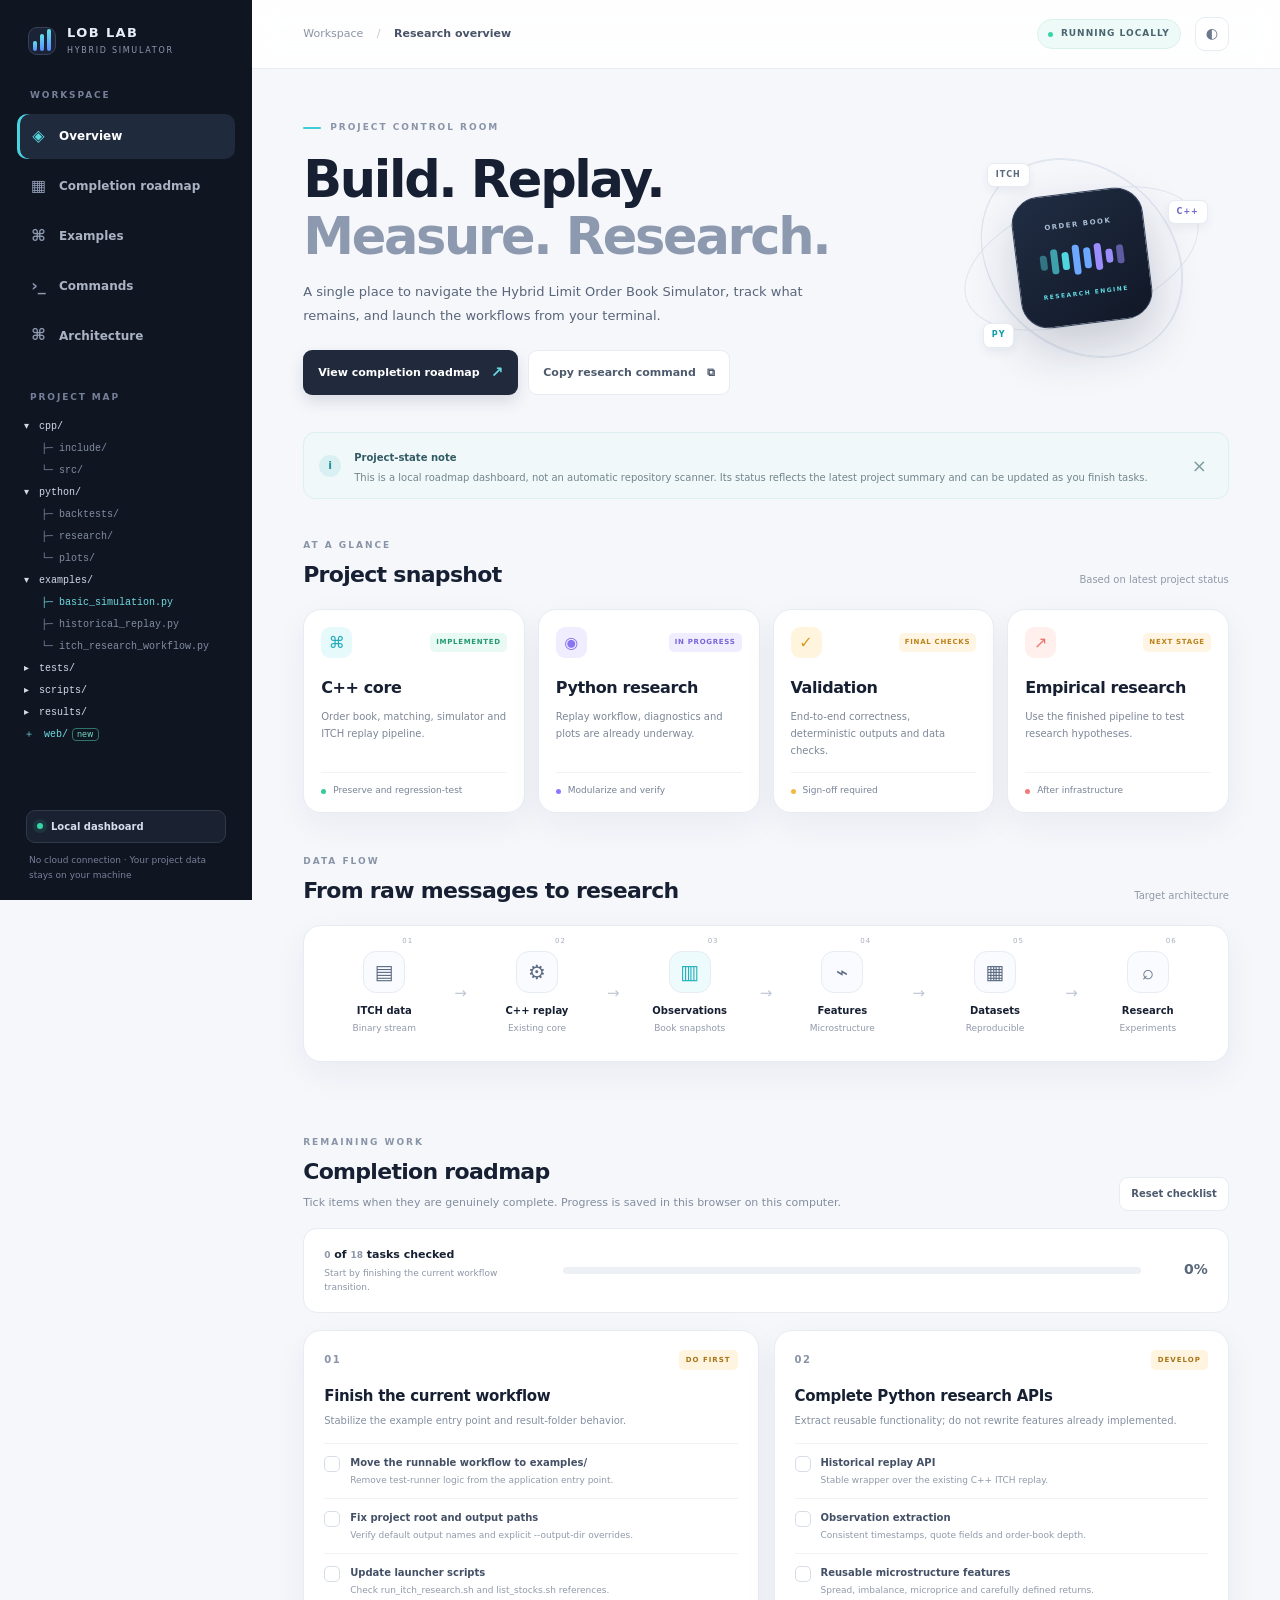
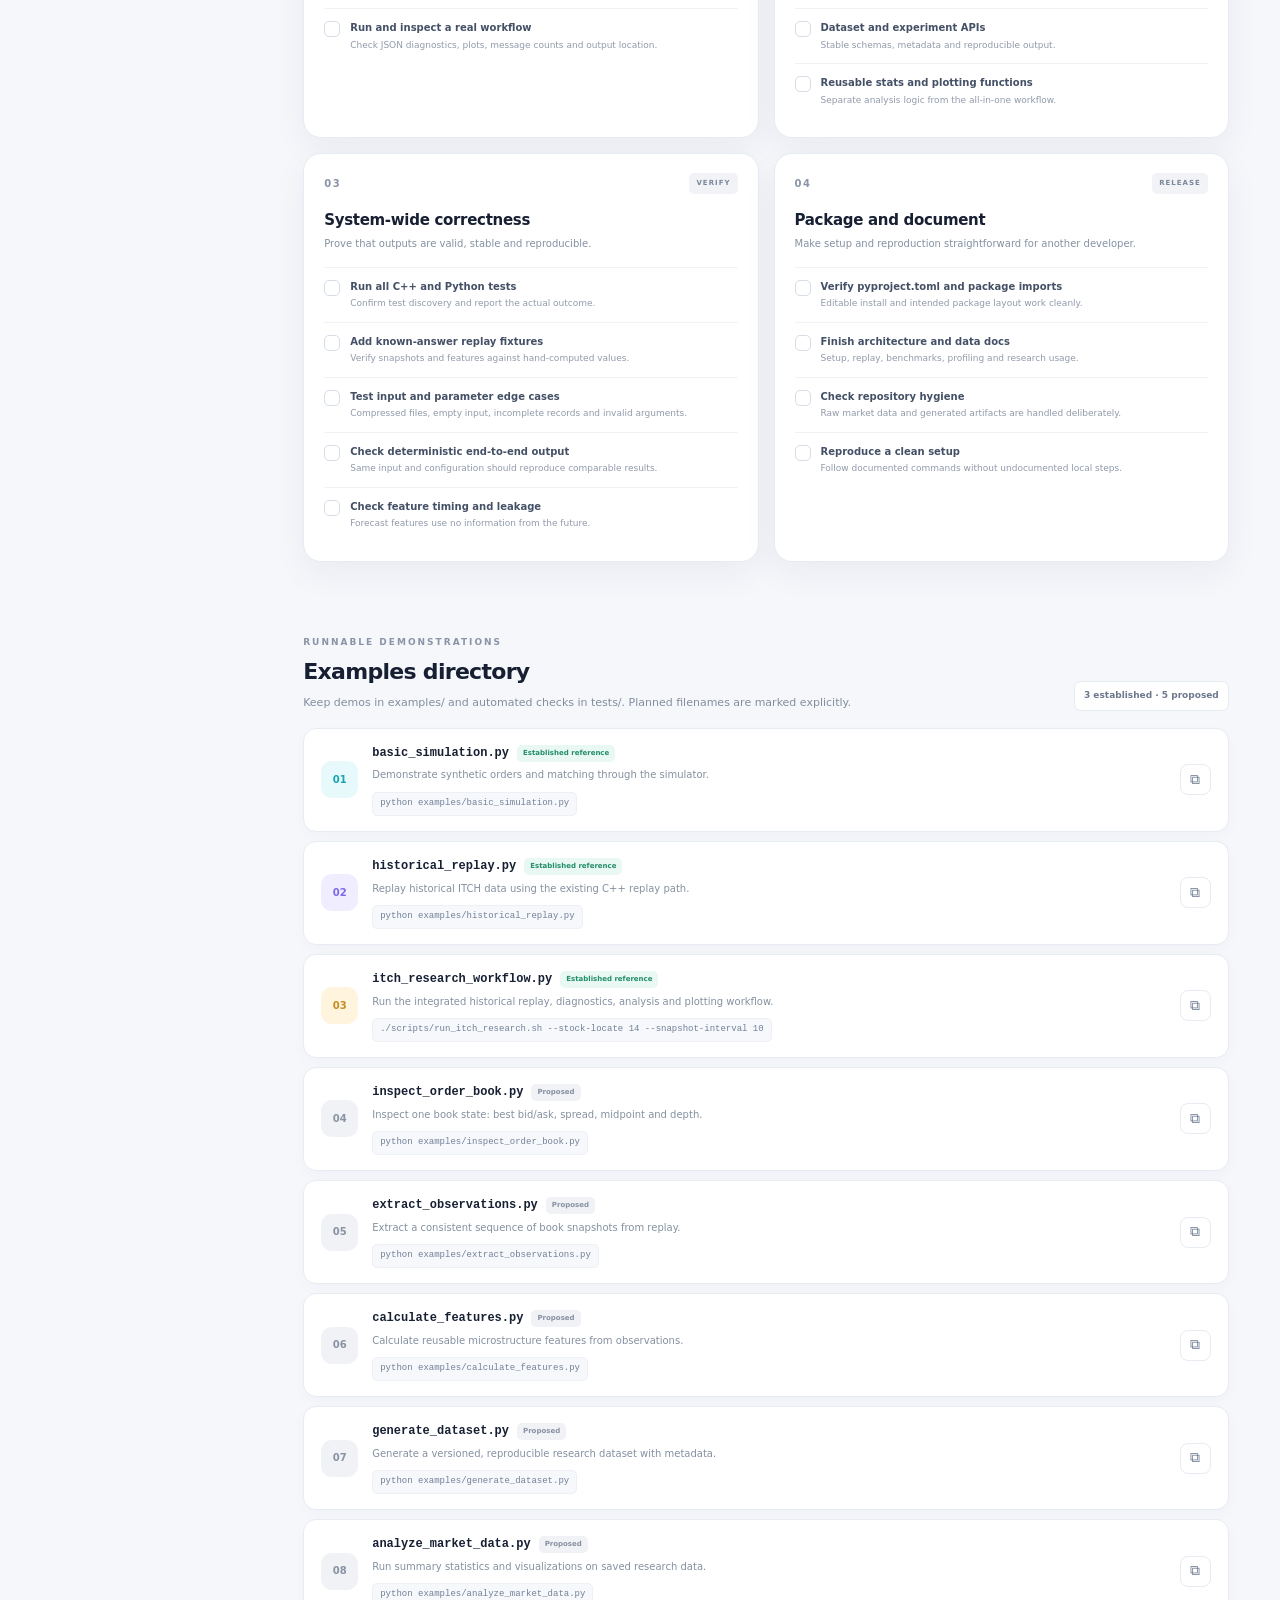
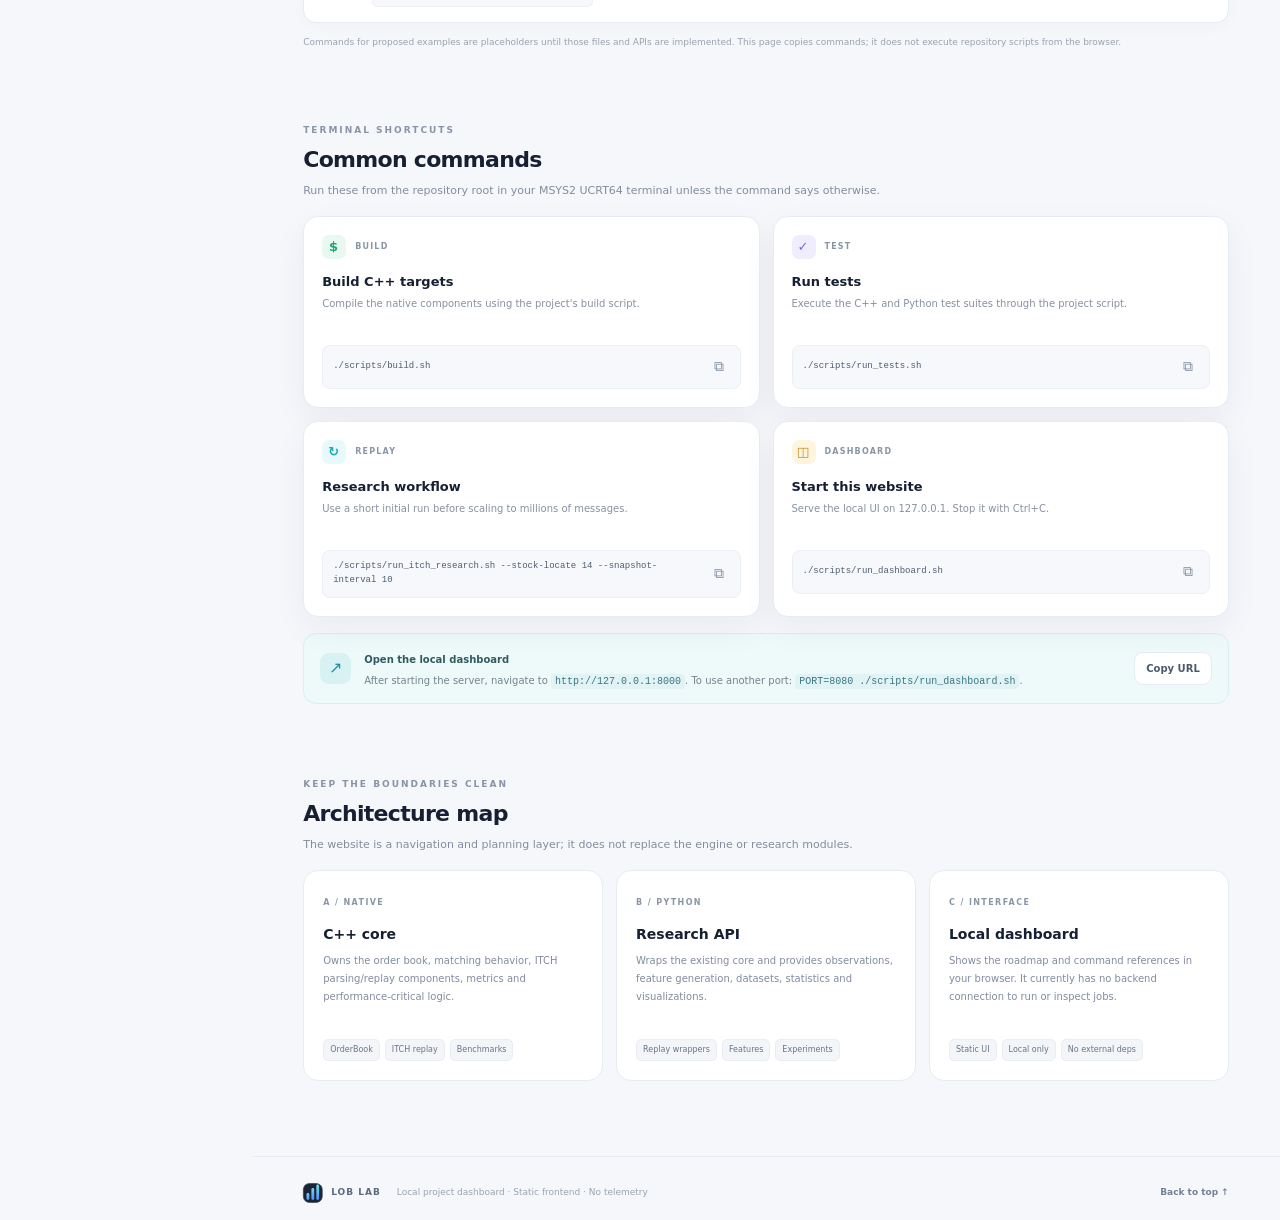
==== web/index.html @ a360b931 "Complete Chapter 12 Python research infrastructure" ====
<!doctype html>
<html lang="en">
<head>
  <meta charset="utf-8" />
  <meta name="viewport" content="width=device-width, initial-scale=1" />
  <meta name="theme-color" content="#101522" />
  <title>Hybrid LOB Simulator · Research Dashboard</title>
  <link rel="stylesheet" href="styles.css" />
</head>
<body>
  <div class="app-shell">
    <aside class="sidebar" id="sidebar">
      <a class="brand" href="#overview" aria-label="Hybrid LOB Simulator overview">
        <span class="brand-mark"><span></span><span></span><span></span></span>
        <span class="brand-copy"><strong>LOB LAB</strong><small>HYBRID SIMULATOR</small></span>
      </a>

      <div class="side-label">WORKSPACE</div>
      <nav class="side-nav" aria-label="Main navigation">
        <a class="nav-link active" href="#overview"><span class="nav-icon">◈</span> Overview</a>
        <a class="nav-link" href="#roadmap"><span class="nav-icon">▦</span> Completion roadmap</a>
        <a class="nav-link" href="#examples"><span class="nav-icon">⌘</span> Examples</a>
        <a class="nav-link" href="#commands"><span class="nav-icon">›_</span> Commands</a>
        <a class="nav-link" href="#architecture"><span class="nav-icon">⌘</span> Architecture</a>
      </nav>

      <div class="side-label repo-label">PROJECT MAP</div>
      <div class="file-tree" aria-label="Suggested project structure">
        <div class="tree-row folder">▾ <span>cpp/</span></div>
        <div class="tree-row child">├─ include/</div>
        <div class="tree-row child">└─ src/</div>
        <div class="tree-row folder">▾ <span>python/</span></div>
        <div class="tree-row child">├─ backtests/</div>
        <div class="tree-row child">├─ research/</div>
        <div class="tree-row child">└─ plots/</div>
        <div class="tree-row folder">▾ <span>examples/</span></div>
        <div class="tree-row child selected">├─ basic_simulation.py</div>
        <div class="tree-row child">├─ historical_replay.py</div>
        <div class="tree-row child">└─ itch_research_workflow.py</div>
        <div class="tree-row folder">▸ <span>tests/</span></div>
        <div class="tree-row folder">▸ <span>scripts/</span></div>
        <div class="tree-row folder">▸ <span>results/</span></div>
        <div class="tree-row folder new-folder">＋ <span>web/</span><em>new</em></div>
      </div>

      <div class="sidebar-bottom">
        <div class="local-pill"><span class="pulse-dot"></span> Local dashboard</div>
        <small>No cloud connection · Your project data stays on your machine</small>
      </div>
    </aside>

    <main class="main-content">
      <header class="topbar">
        <button class="mobile-menu" id="mobileMenu" aria-label="Toggle menu">☰</button>
        <div class="breadcrumbs">Workspace <span>/</span> <strong>Research overview</strong></div>
        <div class="topbar-right"><span class="local-chip"><span></span> RUNNING LOCALLY</span><button class="icon-button" id="themeToggle" title="Toggle theme" aria-label="Toggle theme">◐</button></div>
      </header>

      <section class="page-section" id="overview">
        <div class="hero-row">
          <div>
            <div class="eyebrow"><span class="eyebrow-line"></span> PROJECT CONTROL ROOM</div>
            <h1>Build. Replay.<br /><span>Measure. Research.</span></h1>
            <p class="hero-copy">A single place to navigate the Hybrid Limit Order Book Simulator, track what remains, and launch the workflows from your terminal.</p>
            <div class="hero-actions">
              <a class="button button-primary" href="#roadmap">View completion roadmap <span>↗</span></a>
              <button class="button button-secondary" data-copy="./scripts/run_itch_research.sh --stock-locate 14 --snapshot-interval 10">Copy research command <span>⧉</span></button>
            </div>
          </div>
          <div class="hero-visual" aria-hidden="true">
            <div class="visual-ring ring-one"></div><div class="visual-ring ring-two"></div><div class="visual-ring ring-three"></div>
            <div class="visual-core"><span class="core-top">ORDER BOOK</span><div class="book-bars"><i></i><i></i><i></i><i></i><i></i><i></i><i></i><i></i></div><span class="core-bottom">RESEARCH ENGINE</span></div>
            <span class="visual-node node-a">ITCH</span><span class="visual-node node-b">C++</span><span class="visual-node node-c">PY</span>
          </div>
        </div>

        <div class="notice-strip"><span class="notice-icon">i</span><div><strong>Project-state note</strong><p>This is a local roadmap dashboard, not an automatic repository scanner. Its status reflects the latest project summary and can be updated as you finish tasks.</p></div><button class="text-button" id="dismissNotice" aria-label="Dismiss note">×</button></div>

        <div class="section-heading"><div><div class="eyebrow">AT A GLANCE</div><h2>Project snapshot</h2></div><span class="section-meta">Based on latest project status</span></div>
        <div class="stats-grid">
          <article class="stat-card"><div class="stat-top"><span class="stat-icon cyan">⌘</span><span class="mini-status done">IMPLEMENTED</span></div><strong class="stat-number">C++ core</strong><p>Order book, matching, simulator and ITCH replay pipeline.</p><div class="stat-foot"><span class="foot-dot green"></span> Preserve and regression-test</div></article>
          <article class="stat-card"><div class="stat-top"><span class="stat-icon purple">◉</span><span class="mini-status active">IN PROGRESS</span></div><strong class="stat-number">Python research</strong><p>Replay workflow, diagnostics and plots are already underway.</p><div class="stat-foot"><span class="foot-dot purple-dot"></span> Modularize and verify</div></article>
          <article class="stat-card"><div class="stat-top"><span class="stat-icon amber">✓</span><span class="mini-status todo">FINAL CHECKS</span></div><strong class="stat-number">Validation</strong><p>End-to-end correctness, deterministic outputs and data checks.</p><div class="stat-foot"><span class="foot-dot amber-dot"></span> Sign-off required</div></article>
          <article class="stat-card"><div class="stat-top"><span class="stat-icon coral">↗</span><span class="mini-status todo">NEXT STAGE</span></div><strong class="stat-number">Empirical research</strong><p>Use the finished pipeline to test research hypotheses.</p><div class="stat-foot"><span class="foot-dot coral-dot"></span> After infrastructure</div></article>
        </div>

        <div class="section-heading pipeline-heading"><div><div class="eyebrow">DATA FLOW</div><h2>From raw messages to research</h2></div><span class="section-meta">Target architecture</span></div>
        <div class="pipeline-card">
          <div class="pipeline-step"><span class="step-index">01</span><div class="step-icon">▤</div><strong>ITCH data</strong><small>Binary stream</small></div><span class="pipeline-arrow">→</span>
          <div class="pipeline-step"><span class="step-index">02</span><div class="step-icon">⚙</div><strong>C++ replay</strong><small>Existing core</small></div><span class="pipeline-arrow">→</span>
          <div class="pipeline-step"><span class="step-index">03</span><div class="step-icon">▥</div><strong>Observations</strong><small>Book snapshots</small></div><span class="pipeline-arrow">→</span>
          <div class="pipeline-step"><span class="step-index">04</span><div class="step-icon">⌁</div><strong>Features</strong><small>Microstructure</small></div><span class="pipeline-arrow">→</span>
          <div class="pipeline-step"><span class="step-index">05</span><div class="step-icon">▦</div><strong>Datasets</strong><small>Reproducible</small></div><span class="pipeline-arrow">→</span>
          <div class="pipeline-step"><span class="step-index">06</span><div class="step-icon">⌕</div><strong>Research</strong><small>Experiments</small></div>
        </div>
      </section>

      <section class="page-section" id="roadmap">
        <div class="section-heading"><div><div class="eyebrow">REMAINING WORK</div><h2>Completion roadmap</h2><p class="section-description">Tick items when they are genuinely complete. Progress is saved in this browser on this computer.</p></div><button class="button button-secondary button-small" id="resetProgress">Reset checklist</button></div>
        <div class="progress-overview"><div class="progress-copy"><strong><span id="completedCount">0</span> of <span id="totalCount">0</span> tasks checked</strong><span id="progressLabel">Start by finishing the current workflow transition.</span></div><div class="progress-track"><span id="progressFill"></span></div><strong class="progress-percent" id="progressPercent">0%</strong></div>
        <div class="roadmap-grid" id="roadmapGrid">
          <article class="roadmap-card" data-phase="workflow"><div class="roadmap-card-head"><span class="phase-number">01</span><span class="phase-state state-active">DO FIRST</span></div><h3>Finish the current workflow</h3><p>Stabilize the example entry point and result-folder behavior.</p><div class="task-list">
            <label class="task"><input type="checkbox" data-task="workflow-entry"><span><strong>Move the runnable workflow to examples/</strong><small>Remove test-runner logic from the application entry point.</small></span></label>
            <label class="task"><input type="checkbox" data-task="workflow-paths"><span><strong>Fix project root and output paths</strong><small>Verify default output names and explicit --output-dir overrides.</small></span></label>
            <label class="task"><input type="checkbox" data-task="workflow-scripts"><span><strong>Update launcher scripts</strong><small>Check run_itch_research.sh and list_stocks.sh references.</small></span></label>
            <label class="task"><input type="checkbox" data-task="workflow-run"><span><strong>Run and inspect a real workflow</strong><small>Check JSON diagnostics, plots, message counts and output location.</small></span></label>
          </div></article>
          <article class="roadmap-card" data-phase="python"><div class="roadmap-card-head"><span class="phase-number">02</span><span class="phase-state state-active">DEVELOP</span></div><h3>Complete Python research APIs</h3><p>Extract reusable functionality; do not rewrite features already implemented.</p><div class="task-list">
            <label class="task"><input type="checkbox" data-task="python-replay"><span><strong>Historical replay API</strong><small>Stable wrapper over the existing C++ ITCH replay.</small></span></label>
            <label class="task"><input type="checkbox" data-task="python-observations"><span><strong>Observation extraction</strong><small>Consistent timestamps, quote fields and order-book depth.</small></span></label>
            <label class="task"><input type="checkbox" data-task="python-features"><span><strong>Reusable microstructure features</strong><small>Spread, imbalance, microprice and carefully defined returns.</small></span></label>
            <label class="task"><input type="checkbox" data-task="python-datasets"><span><strong>Dataset and experiment APIs</strong><small>Stable schemas, metadata and reproducible output.</small></span></label>
            <label class="task"><input type="checkbox" data-task="python-stats"><span><strong>Reusable stats and plotting functions</strong><small>Separate analysis logic from the all-in-one workflow.</small></span></label>
          </div></article>
          <article class="roadmap-card" data-phase="quality"><div class="roadmap-card-head"><span class="phase-number">03</span><span class="phase-state state-todo">VERIFY</span></div><h3>System-wide correctness</h3><p>Prove that outputs are valid, stable and reproducible.</p><div class="task-list">
            <label class="task"><input type="checkbox" data-task="quality-tests"><span><strong>Run all C++ and Python tests</strong><small>Confirm test discovery and report the actual outcome.</small></span></label>
            <label class="task"><input type="checkbox" data-task="quality-fixtures"><span><strong>Add known-answer replay fixtures</strong><small>Verify snapshots and features against hand-computed values.</small></span></label>
            <label class="task"><input type="checkbox" data-task="quality-edgecases"><span><strong>Test input and parameter edge cases</strong><small>Compressed files, empty input, incomplete records and invalid arguments.</small></span></label>
            <label class="task"><input type="checkbox" data-task="quality-determinism"><span><strong>Check deterministic end-to-end output</strong><small>Same input and configuration should reproduce comparable results.</small></span></label>
            <label class="task"><input type="checkbox" data-task="quality-leakage"><span><strong>Check feature timing and leakage</strong><small>Forecast features use no information from the future.</small></span></label>
          </div></article>
          <article class="roadmap-card" data-phase="release"><div class="roadmap-card-head"><span class="phase-number">04</span><span class="phase-state state-todo">RELEASE</span></div><h3>Package and document</h3><p>Make setup and reproduction straightforward for another developer.</p><div class="task-list">
            <label class="task"><input type="checkbox" data-task="release-package"><span><strong>Verify pyproject.toml and package imports</strong><small>Editable install and intended package layout work cleanly.</small></span></label>
            <label class="task"><input type="checkbox" data-task="release-docs"><span><strong>Finish architecture and data docs</strong><small>Setup, replay, benchmarks, profiling and research usage.</small></span></label>
            <label class="task"><input type="checkbox" data-task="release-git"><span><strong>Check repository hygiene</strong><small>Raw market data and generated artifacts are handled deliberately.</small></span></label>
            <label class="task"><input type="checkbox" data-task="release-clean"><span><strong>Reproduce a clean setup</strong><small>Follow documented commands without undocumented local steps.</small></span></label>
          </div></article>
        </div>
      </section>

      <section class="page-section" id="examples">
        <div class="section-heading"><div><div class="eyebrow">RUNNABLE DEMONSTRATIONS</div><h2>Examples directory</h2><p class="section-description">Keep demos in examples/ and automated checks in tests/. Planned filenames are marked explicitly.</p></div><span class="count-chip">3 established · 5 proposed</span></div>
        <div class="example-list">
          <article class="example-row"><div class="example-icon icon-cyan">01</div><div class="example-info"><div class="example-title-line"><h3>basic_simulation.py</h3><span class="file-status existing">Established reference</span></div><p>Demonstrate synthetic orders and matching through the simulator.</p><code>python examples/basic_simulation.py</code></div><button class="copy-button" data-copy="python examples/basic_simulation.py" title="Copy command">⧉</button></article>
          <article class="example-row"><div class="example-icon icon-purple">02</div><div class="example-info"><div class="example-title-line"><h3>historical_replay.py</h3><span class="file-status existing">Established reference</span></div><p>Replay historical ITCH data using the existing C++ replay path.</p><code>python examples/historical_replay.py</code></div><button class="copy-button" data-copy="python examples/historical_replay.py" title="Copy command">⧉</button></article>
          <article class="example-row"><div class="example-icon icon-amber">03</div><div class="example-info"><div class="example-title-line"><h3>itch_research_workflow.py</h3><span class="file-status existing">Established reference</span></div><p>Run the integrated historical replay, diagnostics, analysis and plotting workflow.</p><code>./scripts/run_itch_research.sh --stock-locate 14 --snapshot-interval 10</code></div><button class="copy-button" data-copy="./scripts/run_itch_research.sh --stock-locate 14 --snapshot-interval 10" title="Copy command">⧉</button></article>
          <article class="example-row planned-row"><div class="example-icon icon-muted">04</div><div class="example-info"><div class="example-title-line"><h3>inspect_order_book.py</h3><span class="file-status planned">Proposed</span></div><p>Inspect one book state: best bid/ask, spread, midpoint and depth.</p><code>python examples/inspect_order_book.py</code></div><button class="copy-button" data-copy="python examples/inspect_order_book.py" title="Copy command">⧉</button></article>
          <article class="example-row planned-row"><div class="example-icon icon-muted">05</div><div class="example-info"><div class="example-title-line"><h3>extract_observations.py</h3><span class="file-status planned">Proposed</span></div><p>Extract a consistent sequence of book snapshots from replay.</p><code>python examples/extract_observations.py</code></div><button class="copy-button" data-copy="python examples/extract_observations.py" title="Copy command">⧉</button></article>
          <article class="example-row planned-row"><div class="example-icon icon-muted">06</div><div class="example-info"><div class="example-title-line"><h3>calculate_features.py</h3><span class="file-status planned">Proposed</span></div><p>Calculate reusable microstructure features from observations.</p><code>python examples/calculate_features.py</code></div><button class="copy-button" data-copy="python examples/calculate_features.py" title="Copy command">⧉</button></article>
          <article class="example-row planned-row"><div class="example-icon icon-muted">07</div><div class="example-info"><div class="example-title-line"><h3>generate_dataset.py</h3><span class="file-status planned">Proposed</span></div><p>Generate a versioned, reproducible research dataset with metadata.</p><code>python examples/generate_dataset.py</code></div><button class="copy-button" data-copy="python examples/generate_dataset.py" title="Copy command">⧉</button></article>
          <article class="example-row planned-row"><div class="example-icon icon-muted">08</div><div class="example-info"><div class="example-title-line"><h3>analyze_market_data.py</h3><span class="file-status planned">Proposed</span></div><p>Run summary statistics and visualizations on saved research data.</p><code>python examples/analyze_market_data.py</code></div><button class="copy-button" data-copy="python examples/analyze_market_data.py" title="Copy command">⧉</button></article>
        </div>
        <p class="subtle-note">Commands for proposed examples are placeholders until those files and APIs are implemented. This page copies commands; it does not execute repository scripts from the browser.</p>
      </section>

      <section class="page-section" id="commands">
        <div class="section-heading"><div><div class="eyebrow">TERMINAL SHORTCUTS</div><h2>Common commands</h2><p class="section-description">Run these from the repository root in your MSYS2 UCRT64 terminal unless the command says otherwise.</p></div></div>
        <div class="command-grid">
          <article class="command-card"><div class="command-card-top"><span class="command-symbol green-symbol">$</span><span>BUILD</span></div><h3>Build C++ targets</h3><p>Compile the native components using the project's build script.</p><div class="command-code"><code>./scripts/build.sh</code><button data-copy="./scripts/build.sh" aria-label="Copy build command">⧉</button></div></article>
          <article class="command-card"><div class="command-card-top"><span class="command-symbol purple-symbol">✓</span><span>TEST</span></div><h3>Run tests</h3><p>Execute the C++ and Python test suites through the project script.</p><div class="command-code"><code>./scripts/run_tests.sh</code><button data-copy="./scripts/run_tests.sh" aria-label="Copy test command">⧉</button></div></article>
          <article class="command-card"><div class="command-card-top"><span class="command-symbol cyan-symbol">↻</span><span>REPLAY</span></div><h3>Research workflow</h3><p>Use a short initial run before scaling to millions of messages.</p><div class="command-code"><code>./scripts/run_itch_research.sh --stock-locate 14 --snapshot-interval 10</code><button data-copy="./scripts/run_itch_research.sh --stock-locate 14 --snapshot-interval 10" aria-label="Copy research command">⧉</button></div></article>
          <article class="command-card"><div class="command-card-top"><span class="command-symbol amber-symbol">◫</span><span>DASHBOARD</span></div><h3>Start this website</h3><p>Serve the local UI on 127.0.0.1. Stop it with Ctrl+C.</p><div class="command-code"><code>./scripts/run_dashboard.sh</code><button data-copy="./scripts/run_dashboard.sh" aria-label="Copy dashboard command">⧉</button></div></article>
        </div>
        <div class="server-info"><div class="server-icon">↗</div><div><strong>Open the local dashboard</strong><p>After starting the server, navigate to <code>http://127.0.0.1:8000</code>. To use another port: <code>PORT=8080 ./scripts/run_dashboard.sh</code>.</p></div><button class="button button-secondary button-small" data-copy="http://127.0.0.1:8000">Copy URL</button></div>
      </section>

      <section class="page-section" id="architecture">
        <div class="section-heading"><div><div class="eyebrow">KEEP THE BOUNDARIES CLEAN</div><h2>Architecture map</h2><p class="section-description">The website is a navigation and planning layer; it does not replace the engine or research modules.</p></div></div>
        <div class="architecture-grid">
          <article class="architecture-card"><span class="arch-index">A / NATIVE</span><h3>C++ core</h3><p>Owns the order book, matching behavior, ITCH parsing/replay components, metrics and performance-critical logic.</p><div class="arch-tags"><span>OrderBook</span><span>ITCH replay</span><span>Benchmarks</span></div></article>
          <article class="architecture-card"><span class="arch-index">B / PYTHON</span><h3>Research API</h3><p>Wraps the existing core and provides observations, feature generation, datasets, statistics and visualizations.</p><div class="arch-tags"><span>Replay wrappers</span><span>Features</span><span>Experiments</span></div></article>
          <article class="architecture-card"><span class="arch-index">C / INTERFACE</span><h3>Local dashboard</h3><p>Shows the roadmap and command references in your browser. It currently has no backend connection to run or inspect jobs.</p><div class="arch-tags"><span>Static UI</span><span>Local only</span><span>No external deps</span></div></article>
        </div>
      </section>

      <footer class="footer"><div class="footer-brand"><span class="brand-mark small-mark"><span></span><span></span><span></span></span><strong>LOB LAB</strong></div><span>Local project dashboard · Static frontend · No telemetry</span><a href="#overview">Back to top ↑</a></footer>
    </main>
  </div>
  <div class="toast" id="toast" role="status" aria-live="polite">Copied to clipboard</div>
  <script src="app.js"></script>
</body>
</html>
---- web/styles.css ----
:root{--bg:#f5f7fb;--panel:#fff;--panel-soft:#f9fafc;--text:#172033;--muted:#7d8799;--muted-strong:#59657a;--line:#e7ebf2;--sidebar:#101522;--sidebar-muted:#8e98ac;--cyan:#26c6da;--purple:#8c78ff;--amber:#f5b942;--coral:#f17a76;--green:#39c99a;--shadow:0 12px 34px rgba(29,42,72,.055);--radius:18px}
*{box-sizing:border-box}html{scroll-behavior:smooth;scroll-padding-top:84px}body{margin:0;background:var(--bg);color:var(--text);font-family:Inter,ui-sans-serif,system-ui,-apple-system,BlinkMacSystemFont,"Segoe UI",sans-serif;font-size:14px;line-height:1.55;-webkit-font-smoothing:antialiased}a{color:inherit;text-decoration:none}button,input{font:inherit}button{cursor:pointer}.app-shell{min-height:100vh}.sidebar{position:fixed;inset:0 auto 0 0;width:252px;background:var(--sidebar);color:#e9edf7;padding:25px 17px 18px;display:flex;flex-direction:column;z-index:30;overflow-y:auto}.brand{display:flex;align-items:center;gap:11px;padding:0 11px 33px}.brand-mark{display:flex;align-items:flex-end;gap:3px;height:28px;width:28px;padding:3px 4px;border:1px solid #364056;border-radius:9px;background:#1b2436}.brand-mark span{width:4px;border-radius:3px;background:linear-gradient(180deg,#64e1e8,#5a8cff)}.brand-mark span:nth-child(1){height:10px}.brand-mark span:nth-child(2){height:17px}.brand-mark span:nth-child(3){height:22px}.brand-copy{display:flex;flex-direction:column;line-height:1.3;letter-spacing:1.4px}.brand-copy strong{font-size:13px;font-weight:800}.brand-copy small{font-size:8px;color:#8d98ae;letter-spacing:1.7px;margin-top:4px}.side-label{font-size:9px;font-weight:800;letter-spacing:1.9px;color:#758098;padding:0 13px 11px}.side-nav{display:grid;gap:5px}.nav-link{display:flex;align-items:center;gap:12px;padding:10px 13px;border-radius:10px;color:#aab3c4;font-size:12px;font-weight:600;transition:.2s}.nav-link:hover,.nav-link.active{background:#202a3d;color:#fff}.nav-link.active{box-shadow:inset 3px 0 #49d4df}.nav-icon{width:17px;text-align:center;color:#8d99b0;font-size:16px}.nav-link.active .nav-icon{color:#59d8e0}.repo-label{margin-top:33px}.file-tree{font-family:ui-monospace,SFMono-Regular,Consolas,monospace;font-size:10px;color:#9da8bc;line-height:2.2;padding:0 7px}.tree-row{white-space:nowrap;overflow:hidden;text-overflow:ellipsis}.tree-row.folder{color:#d3d9e7}.tree-row.folder span{margin-left:4px}.tree-row.child{padding-left:17px;color:#828da3}.tree-row.selected{color:#70dbe2}.new-folder{color:#70dbe2!important}.tree-row em{font-style:normal;font:8px system-ui;color:#73d9bf;border:1px solid #2e766a;padding:1px 4px;border-radius:4px;margin-left:4px}.sidebar-bottom{margin-top:auto;padding:26px 9px 0}.local-pill{display:flex;align-items:center;gap:8px;font-size:10px;font-weight:700;border:1px solid #30394a;background:#1a2232;padding:8px 10px;border-radius:9px;color:#d7e0ef}.pulse-dot,.local-chip span{display:inline-block;width:6px;height:6px;border-radius:50%;background:#36d6a4;box-shadow:0 0 0 4px rgba(54,214,164,.1)}.sidebar-bottom small{display:block;font-size:9px;color:#758198;line-height:1.6;margin:10px 3px 0}.main-content{margin-left:252px;min-width:0}.topbar{height:69px;position:sticky;top:0;z-index:20;background:rgba(255,255,255,.88);backdrop-filter:blur(15px);border-bottom:1px solid var(--line);display:flex;align-items:center;justify-content:space-between;padding:0 clamp(22px,4vw,54px)}.breadcrumbs{font-size:11px;color:#8b94a5}.breadcrumbs span{margin:0 10px;color:#c0c6d0}.breadcrumbs strong{color:#485368;font-weight:700}.topbar-right{display:flex;align-items:center;gap:14px}.local-chip{display:inline-flex;align-items:center;gap:8px;color:#4a6570;font-size:9px;font-weight:800;letter-spacing:1px;background:#eefaf7;padding:7px 10px;border:1px solid #d8f2e9;border-radius:20px}.local-chip span{width:5px;height:5px;box-shadow:none}.icon-button,.mobile-menu{height:34px;width:34px;border:1px solid var(--line);background:#fff;color:#6c778b;border-radius:10px}.mobile-menu{display:none}.page-section{max-width:1450px;margin:0 auto;padding:38px clamp(22px,4vw,54px) 10px}.hero-row{min-height:300px;display:flex;align-items:center;justify-content:space-between;gap:25px;padding:14px 0 25px}.eyebrow{font-size:9px;font-weight:850;letter-spacing:2px;color:#8994a7;display:flex;align-items:center;gap:9px}.eyebrow-line{width:18px;height:2px;background:#40c9d6;border-radius:4px}h1{font-size:clamp(34px,4vw,51px);line-height:1.11;letter-spacing:-2.3px;margin:17px 0 15px;font-weight:780}h1 span{color:#8d99ae}.hero-copy{max-width:560px;color:var(--muted-strong);font-size:13px;line-height:1.8;margin:0}.hero-actions{display:flex;flex-wrap:wrap;gap:10px;margin-top:23px}.button{display:inline-flex;align-items:center;justify-content:center;gap:11px;border:1px solid transparent;border-radius:9px;padding:10px 14px;font-size:11px;font-weight:750;transition:transform .15s,box-shadow .15s}.button:hover{transform:translateY(-1px)}.button-primary{background:#202a3c;color:#fff;box-shadow:0 7px 15px rgba(31,42,60,.13)}.button-primary span{font-size:15px;color:#66d8df}.button-secondary{background:var(--panel);border-color:var(--line);color:#4d5a6e}.button-small{padding:8px 11px;font-size:10px}.hero-visual{position:relative;flex:none;width:270px;height:245px;display:grid;place-items:center;margin-right:12px}.visual-ring{position:absolute;border:1px solid #dfe5ef;border-radius:50%;transform:rotate(-20deg)}.ring-one{width:245px;height:125px}.ring-two{width:220px;height:178px;transform:rotate(42deg)}.ring-three{width:179px;height:220px;transform:rotate(-46deg)}.visual-core{width:132px;height:132px;background:linear-gradient(145deg,#202d43,#111827);border:1px solid #34415b;border-radius:28px;box-shadow:0 22px 50px rgba(20,32,53,.2);z-index:1;display:flex;flex-direction:column;align-items:center;justify-content:center;gap:13px;transform:rotate(-7deg)}.core-top,.core-bottom{font-size:7px;letter-spacing:1.5px;color:#a9bed4;font-weight:800}.core-bottom{font-size:6px;color:#61dbe1}.book-bars{display:flex;align-items:center;gap:4px;height:32px}.book-bars i{display:block;width:7px;border-radius:3px;background:#50d5de}.book-bars i:nth-child(1){height:15px;opacity:.45}.book-bars i:nth-child(2){height:25px;opacity:.7}.book-bars i:nth-child(3){height:18px}.book-bars i:nth-child(4){height:30px;background:#6da8ff}.book-bars i:nth-child(5){height:21px;background:#6da8ff}.book-bars i:nth-child(6){height:27px;background:#9b8cff}.book-bars i:nth-child(7){height:14px;background:#9b8cff}.book-bars i:nth-child(8){height:19px;background:#9b8cff;opacity:.55}.visual-node{position:absolute;z-index:2;padding:5px 8px;background:#fff;border:1px solid #e6ebf2;border-radius:7px;box-shadow:0 4px 10px #1d2a4810;font-size:8px;font-weight:850;letter-spacing:1px;color:#5a687d}.node-a{top:27px;left:40px}.node-b{right:9px;top:64px;color:#6e65ca}.node-c{bottom:33px;left:36px;color:#129caa}.notice-strip{display:flex;align-items:center;gap:13px;padding:13px 15px;background:#f0f8fa;border:1px solid #dceff2;border-radius:12px;margin:12px 0 40px}.notice-icon{flex:none;width:22px;height:22px;display:grid;place-items:center;border-radius:50%;background:#d9f0f3;color:#238f9a;font-weight:800;font-size:11px}.notice-strip strong{font-size:10px;color:#315a63}.notice-strip p{margin:2px 0 0;color:#71858c;font-size:10px}.text-button{margin-left:auto;background:none;border:0;color:#7e9ba0;font-size:18px}.section-heading{display:flex;align-items:flex-end;justify-content:space-between;gap:18px;margin-bottom:17px}.section-heading h2{font-size:22px;letter-spacing:-.7px;margin:5px 0 0;font-weight:760}.section-meta{font-size:10px;color:#9099a8;padding-bottom:5px}.stats-grid{display:grid;grid-template-columns:repeat(4,minmax(0,1fr));gap:13px}.stat-card{min-width:0;background:var(--panel);border:1px solid var(--line);border-radius:var(--radius);padding:17px 17px 14px;box-shadow:var(--shadow)}.stat-top{display:flex;align-items:center;justify-content:space-between;gap:6px;margin-bottom:18px}.stat-icon{display:grid;place-items:center;width:31px;height:31px;border-radius:9px;font-size:16px}.cyan{background:#e6f9fb;color:#20a9b9}.purple{background:#f0edff;color:#8875f0}.amber{background:#fff5df;color:#d99b20}.coral{background:#fff0ee;color:#e8756a}.mini-status{font-size:7px;font-weight:850;letter-spacing:.7px;padding:4px 6px;border-radius:5px;white-space:nowrap}.mini-status.done{background:#e9f9f3;color:#25996f}.mini-status.active{background:#f0edff;color:#7666d9}.mini-status.todo{background:#fff5e4;color:#bd831b}.stat-number{display:block;font-size:16px;letter-spacing:-.4px}.stat-card p{min-height:52px;color:#7d8797;font-size:10px;line-height:1.7;margin:7px 0 12px}.stat-foot{display:flex;align-items:center;gap:7px;border-top:1px solid #f0f2f6;padding-top:11px;font-size:9px;color:#778397}.foot-dot{width:5px;height:5px;border-radius:50%}.green{background:var(--green)}.purple-dot{background:var(--purple)}.amber-dot{background:var(--amber)}.coral-dot{background:var(--coral)}.pipeline-heading{margin-top:42px}.pipeline-card{display:flex;align-items:center;justify-content:space-around;gap:8px;padding:25px 18px;background:var(--panel);border:1px solid var(--line);border-radius:var(--radius);box-shadow:var(--shadow)}.pipeline-step{flex:1;display:flex;flex-direction:column;align-items:center;text-align:center;min-width:0;position:relative}.step-index{position:absolute;top:-15px;left:calc(50% + 18px);font-size:7px;letter-spacing:1px;color:#a6aebe}.step-icon{width:42px;height:42px;border:1px solid #e7ebf3;border-radius:13px;display:grid;place-items:center;font-size:20px;color:#5c6b83;background:#fafbfe;margin-bottom:10px}.pipeline-step:nth-of-type(3) .step-icon{color:#20afbd;background:#edfbfc}.pipeline-step strong{font-size:10px}.pipeline-step small{font-size:9px;color:#919aaa;margin-top:3px}.pipeline-arrow{color:#c1c9d6;font-size:15px}.page-section#roadmap,.page-section#examples,.page-section#commands,.page-section#architecture{padding-top:64px}.section-description{color:#828d9e;font-size:11px;margin:5px 0 0;max-width:650px}.progress-overview{display:grid;grid-template-columns:minmax(220px,1fr) minmax(180px,2.7fr) 48px;align-items:center;gap:19px;padding:17px 20px;background:#fff;border:1px solid var(--line);border-radius:14px;margin-bottom:17px}.progress-copy{display:flex;flex-direction:column;gap:4px}.progress-copy strong{font-size:11px}.progress-copy span{font-size:9px;color:#8d97a8}.progress-track{height:7px;background:#edf0f5;border-radius:10px;overflow:hidden}.progress-track span{display:block;width:0;height:100%;background:linear-gradient(90deg,#29c6d5,#8d7bf5);border-radius:10px;transition:width .3s}.progress-percent{text-align:right;font-size:14px;color:#59677c}.roadmap-grid{display:grid;grid-template-columns:repeat(2,minmax(0,1fr));gap:15px}.roadmap-card{background:#fff;border:1px solid var(--line);border-radius:var(--radius);padding:19px 20px;box-shadow:var(--shadow);min-width:0}.roadmap-card-head{display:flex;align-items:center;justify-content:space-between}.phase-number{font-size:10px;font-weight:850;color:#8994a6;letter-spacing:1.5px}.phase-state{font-size:7px;font-weight:850;letter-spacing:1px;padding:5px 7px;border-radius:5px}.state-active{color:#a57416;background:#fff4df}.state-todo{color:#7b879b;background:#f1f3f7}.roadmap-card h3{font-size:15px;letter-spacing:-.3px;margin:15px 0 4px}.roadmap-card>p{color:#8490a1;font-size:10px;margin:0 0 15px}.task-list{display:grid;gap:0}.task{display:flex;gap:10px;align-items:flex-start;padding:11px 0;border-top:1px solid #f0f2f6;cursor:pointer}.task input{appearance:none;flex:none;width:16px;height:16px;border:1.5px solid #d7dde7;border-radius:5px;margin:1px 0 0;display:grid;place-items:center;background:#fff;cursor:pointer}.task input:checked{background:#29bfa7;border-color:#29bfa7}.task input:checked:after{content:'✓';font-size:11px;font-weight:900;color:#fff}.task>span{display:flex;flex-direction:column;gap:3px;min-width:0}.task strong{font-size:10px;font-weight:700;color:#445066}.task small{font-size:9px;color:#919aaa;line-height:1.5}.task:has(input:checked) strong{text-decoration:line-through;color:#9aa3b1}.roadmap-card.all-done{border-color:#bcece0}.count-chip{font-size:9px;font-weight:800;color:#6d788d;padding:7px 9px;background:#fff;border:1px solid var(--line);border-radius:7px;white-space:nowrap}.example-list{display:grid;gap:9px}.example-row{display:flex;align-items:center;gap:14px;padding:15px 17px;border:1px solid var(--line);background:#fff;border-radius:13px;box-shadow:0 5px 16px rgba(29,42,72,.025)}.example-icon{width:37px;height:37px;flex:none;display:grid;place-items:center;border-radius:11px;font-size:10px;font-weight:850}.icon-cyan{background:#e7f9fb;color:#1aa4b2}.icon-purple{background:#f0edff;color:#7d6ae9}.icon-amber{background:#fff4dd;color:#c58d21}.icon-muted{background:#f0f2f6;color:#8993a3}.example-info{min-width:0;flex:1}.example-title-line{display:flex;align-items:center;flex-wrap:wrap;gap:8px}.example-title-line h3{font-size:12px;font-family:ui-monospace,SFMono-Regular,Consolas,monospace;margin:0;font-weight:750}.file-status{font-size:7px;font-weight:800;padding:3px 6px;border-radius:5px}.file-status.existing{background:#e9f8f2;color:#238d6b}.file-status.planned{background:#f1f2f6;color:#8791a1}.example-info p{font-size:10px;color:#8490a0;margin:5px 0 7px}.example-info>code{display:inline-block;max-width:100%;font-size:9px;color:#718098;background:#f7f8fb;border:1px solid #edf0f5;padding:4px 7px;border-radius:5px;overflow-wrap:anywhere}.copy-button{flex:none;border:1px solid var(--line);background:#fff;color:#6e7b90;width:31px;height:31px;border-radius:8px}.copy-button:hover,.command-code button:hover{background:#f0fbfc;color:#159dab;border-color:#d7f1f3}.subtle-note{font-size:9px;color:#9aa2b0;margin:13px 0 0}.command-grid{display:grid;grid-template-columns:repeat(2,minmax(0,1fr));gap:13px}.command-card{background:#fff;border:1px solid var(--line);border-radius:15px;padding:18px;min-width:0;box-shadow:var(--shadow)}.command-card-top{display:flex;align-items:center;gap:9px;color:#8a95a6;font-size:8px;font-weight:850;letter-spacing:1.2px}.command-symbol{width:24px;height:24px;border-radius:7px;display:grid;place-items:center;font-size:13px}.green-symbol{background:#e7f9f1;color:#22a574}.purple-symbol{background:#f0edff;color:#7b68e8}.cyan-symbol{background:#e7f9fb;color:#1ba9b9}.amber-symbol{background:#fff5df;color:#c28c21}.command-card h3{font-size:13px;margin:13px 0 4px}.command-card p{min-height:35px;color:#8791a1;font-size:10px;line-height:1.6;margin:0 0 14px}.command-code{display:flex;align-items:center;justify-content:space-between;gap:8px;padding:9px 10px;background:#f7f8fb;border:1px solid #eceff5;border-radius:8px}.command-code code{font-size:9px;font-family:ui-monospace,SFMono-Regular,Consolas,monospace;overflow-wrap:anywhere;color:#4e5c70}.command-code button{flex:none;border:0;background:transparent;color:#8290a4;font-size:14px}.server-info{display:flex;align-items:center;gap:13px;margin-top:16px;padding:14px 16px;background:#eef9fa;border:1px solid #d9f0f2;border-radius:13px}.server-icon{width:31px;height:31px;display:grid;place-items:center;background:#d8f2f4;color:#218e99;border-radius:9px;font-size:16px}.server-info>div:nth-child(2){flex:1}.server-info strong{font-size:10px;color:#315a62}.server-info p{margin:3px 0 0;font-size:10px;color:#72858b}.server-info code{color:#397781;background:#e2f3f5;padding:2px 4px;border-radius:4px}.architecture-grid{display:grid;grid-template-columns:repeat(3,minmax(0,1fr));gap:13px}.architecture-card{padding:19px;border:1px solid var(--line);border-radius:15px;background:#fff}.arch-index{font-size:8px;font-weight:850;letter-spacing:1.4px;color:#8a95a6}.architecture-card h3{font-size:14px;margin:12px 0 6px}.architecture-card p{font-size:10px;line-height:1.8;color:#818c9d;min-height:72px;margin:0 0 15px}.arch-tags{display:flex;flex-wrap:wrap;gap:5px}.arch-tags span{background:#f3f5f9;border:1px solid #e9edf3;border-radius:5px;padding:4px 6px;color:#68758b;font-size:8px}.footer{max-width:1450px;margin:65px auto 0;padding:22px clamp(22px,4vw,54px);border-top:1px solid var(--line);display:flex;align-items:center;gap:16px;color:#9aa3b0;font-size:9px}.footer-brand{display:flex;align-items:center;gap:7px;color:#5d697d;font-size:9px;letter-spacing:1px}.small-mark{transform:scale(.7);transform-origin:left center;margin-right:-7px}.footer>span{flex:1}.footer>a{color:#748197;font-weight:700}.toast{position:fixed;left:50%;bottom:25px;transform:translate(-50%,15px);opacity:0;pointer-events:none;padding:10px 15px;border-radius:9px;background:#182237;color:#fff;font-size:11px;box-shadow:0 8px 25px #10152225;transition:.2s;z-index:99}.toast.show{opacity:1;transform:translate(-50%,0)}body.dark{--bg:#0e1420;--panel:#151e2d;--panel-soft:#192334;--text:#e6ebf5;--muted:#8d98ab;--muted-strong:#a6b0c2;--line:#263247;--shadow:0 12px 34px rgba(0,0,0,.12)}body.dark .topbar{background:rgba(18,26,39,.91)}body.dark .breadcrumbs strong,body.dark .stat-number,body.dark .roadmap-card h3,body.dark .example-title-line h3,body.dark .command-card h3,body.dark .architecture-card h3{color:#e3eaf5}body.dark .stat-card,body.dark .roadmap-card,body.dark .progress-overview,body.dark .example-row,body.dark .command-card,body.dark .architecture-card,body.dark .count-chip,body.dark .button-secondary,body.dark .icon-button,body.dark .copy-button{background:var(--panel);border-color:var(--line);color:#c9d2e2}body.dark .notice-strip,body.dark .server-info{background:#142a35;border-color:#25424d}body.dark .notice-strip strong,body.dark .server-info strong{color:#bce6e8}body.dark .notice-strip p,body.dark .server-info p{color:#91aab1}body.dark .pipeline-card{background:var(--panel);border-color:var(--line)}body.dark .step-icon{background:#1b2738;border-color:#2c3a4f;color:#b0c0d8}body.dark .task{border-color:#263247}body.dark .task strong{color:#cbd5e4}body.dark .task small,body.dark .example-info p,body.dark .command-card p,body.dark .architecture-card p{color:#909db2}body.dark .command-code,body.dark .example-info>code{background:#101827;border-color:#273347;color:#b3c0d4}body.dark .arch-tags span{background:#202b3e;border-color:#2e3b50;color:#acbad0}body.dark .footer{border-color:var(--line)}
@media(max-width:1200px){.stats-grid{grid-template-columns:repeat(2,minmax(0,1fr))}.hero-visual{width:220px;transform:scale(.9);transform-origin:center right;margin-left:-20px}.pipeline-card{gap:5px;padding:22px 10px}.pipeline-step strong{font-size:9px}.pipeline-step small{font-size:8px}}
@media(max-width:900px){.sidebar{transform:translateX(-100%);transition:transform .23s ease;box-shadow:12px 0 30px #0b12201a}.sidebar.open{transform:translateX(0)}.main-content{margin-left:0}.mobile-menu{display:inline-grid;place-items:center;margin-right:12px}.topbar{justify-content:flex-start}.breadcrumbs{flex:1}.topbar-right{margin-left:auto}.hero-visual{width:190px;transform:scale(.8);margin-left:-50px}.roadmap-grid{grid-template-columns:1fr}.architecture-grid{grid-template-columns:1fr}.architecture-card p{min-height:0}.page-section#roadmap,.page-section#examples,.page-section#commands,.page-section#architecture{padding-top:48px}}
@media(max-width:650px){.topbar{height:59px;padding:0 16px}.breadcrumbs{font-size:10px}.topbar-right{gap:7px}.local-chip{font-size:0;padding:9px}.local-chip span{width:6px;height:6px}.page-section{padding:25px 16px 8px}.hero-row{padding-top:10px;min-height:0}.hero-visual{display:none}h1{font-size:38px;letter-spacing:-1.8px}.hero-copy{font-size:12px}.hero-actions .button{font-size:10px}.notice-strip{align-items:flex-start;margin-bottom:31px}.notice-strip p{line-height:1.7}.section-heading{align-items:flex-start}.section-heading h2{font-size:20px}.section-meta{display:none}.stats-grid{grid-template-columns:1fr 1fr;gap:9px}.stat-card{padding:13px}.stat-top{align-items:flex-start;flex-direction:column;margin-bottom:12px}.stat-number{font-size:14px}.stat-card p{min-height:72px;font-size:9px}.stat-foot{font-size:8px}.pipeline-card{display:grid;grid-template-columns:1fr 1fr;gap:14px;padding:20px}.pipeline-arrow{display:none}.pipeline-step{padding:5px}.progress-overview{grid-template-columns:1fr 44px;gap:12px;padding:14px}.progress-track{grid-column:1/2;grid-row:2}.progress-percent{grid-column:2;grid-row:1/3}.progress-copy span{line-height:1.5}.roadmap-card{padding:15px}.task strong{font-size:9px}.task small{font-size:8px}.example-row{padding:12px;gap:10px}.example-icon{width:31px;height:31px}.example-title-line h3{font-size:10px;overflow-wrap:anywhere}.example-info p{font-size:9px}.example-info>code{font-size:8px}.copy-button{width:29px;height:29px}.command-grid{grid-template-columns:1fr}.command-card p{min-height:0}.server-info{align-items:flex-start;flex-wrap:wrap}.server-info>div:nth-child(2){min-width:calc(100% - 55px)}.server-info .button{margin-left:44px}.footer{padding:19px 16px;flex-wrap:wrap;gap:9px}.footer>span{flex-basis:100%;order:3}.footer>a{margin-left:auto}.count-chip{font-size:8px}.page-section#roadmap,.page-section#examples,.page-section#commands,.page-section#architecture{padding-top:43px}}
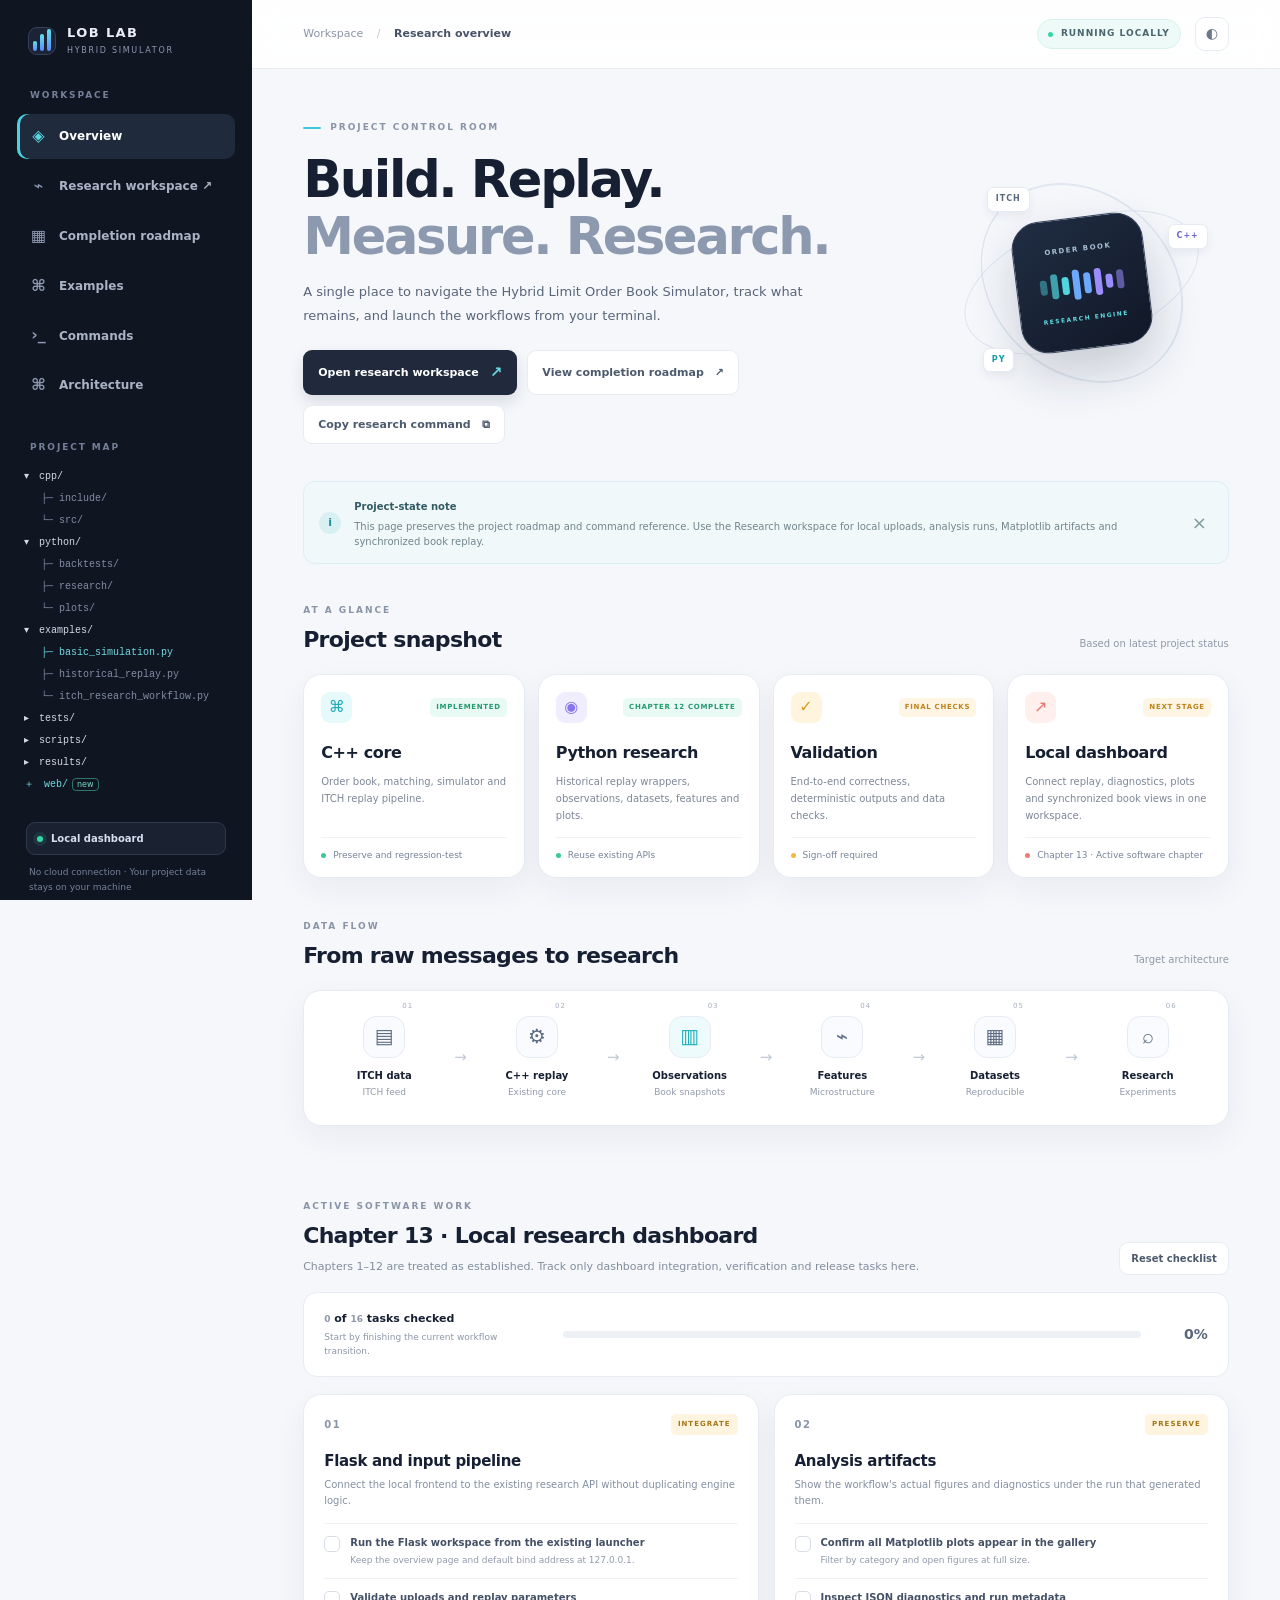
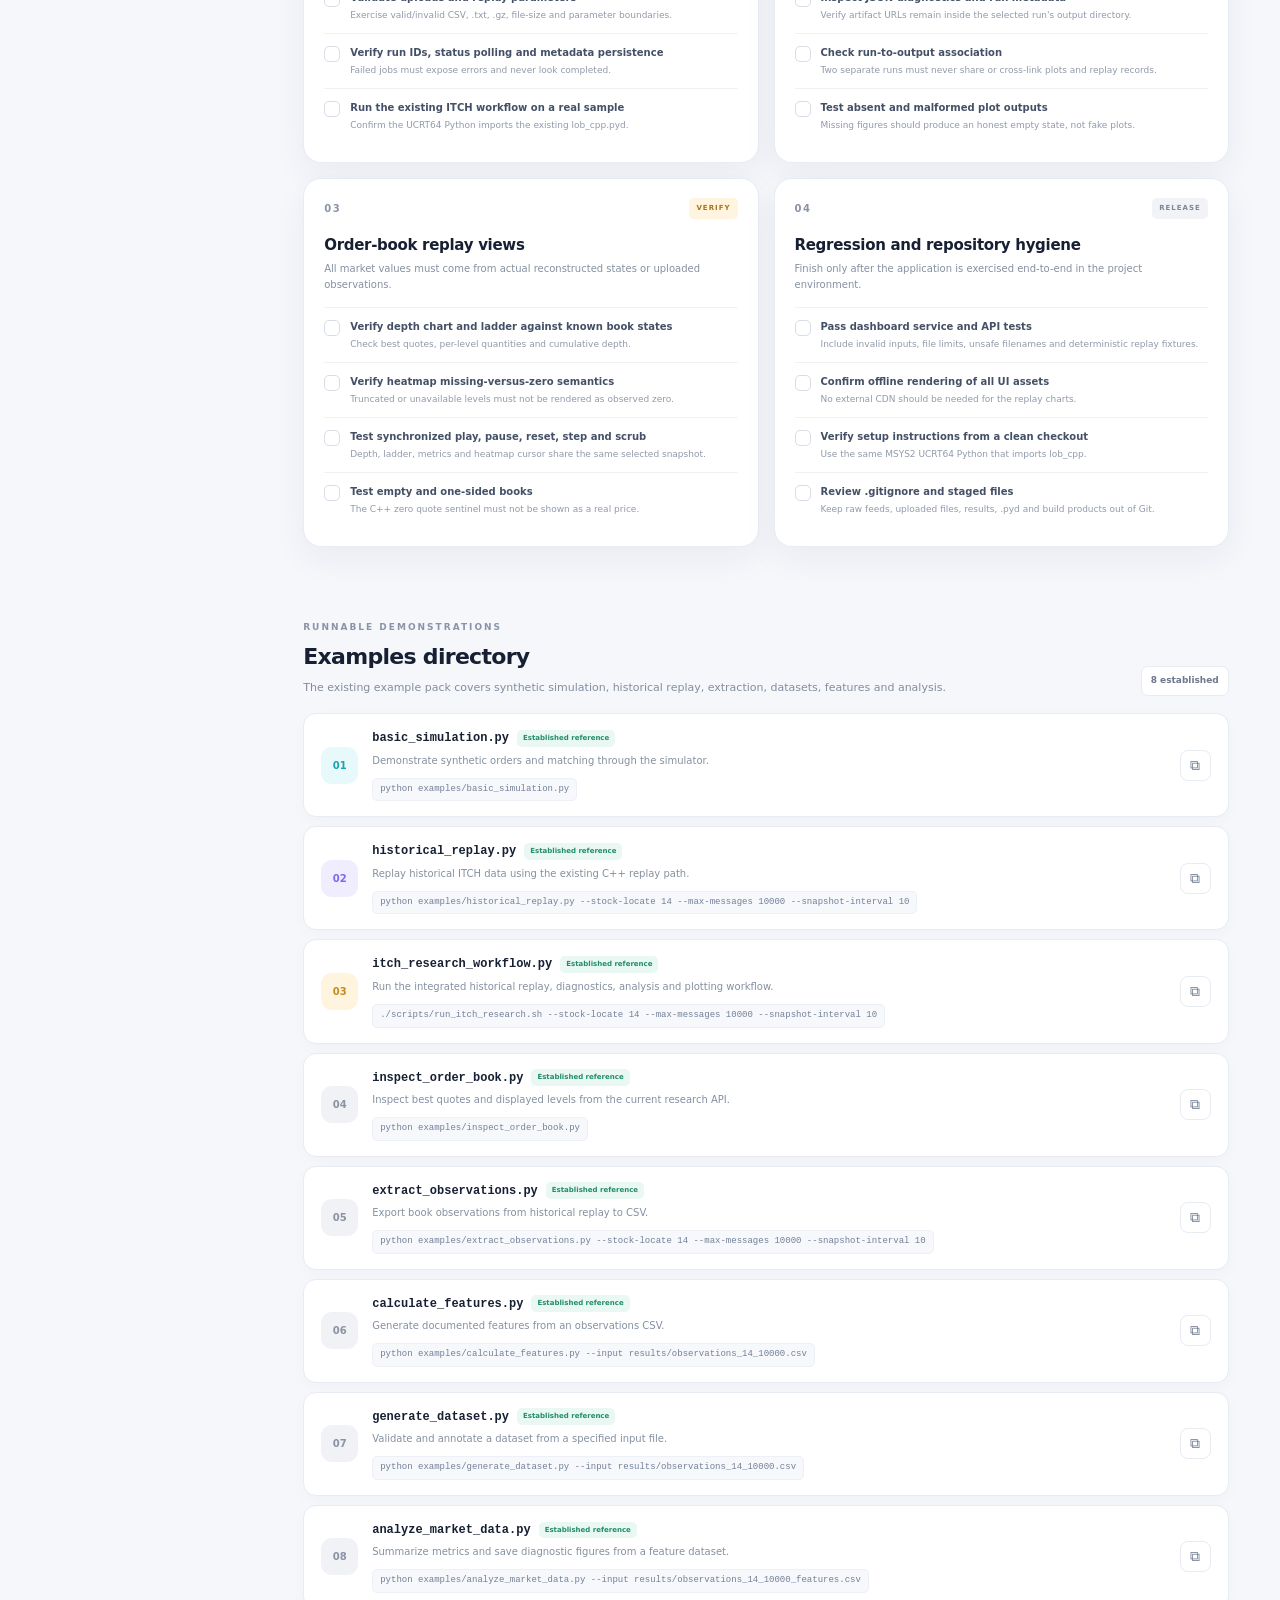
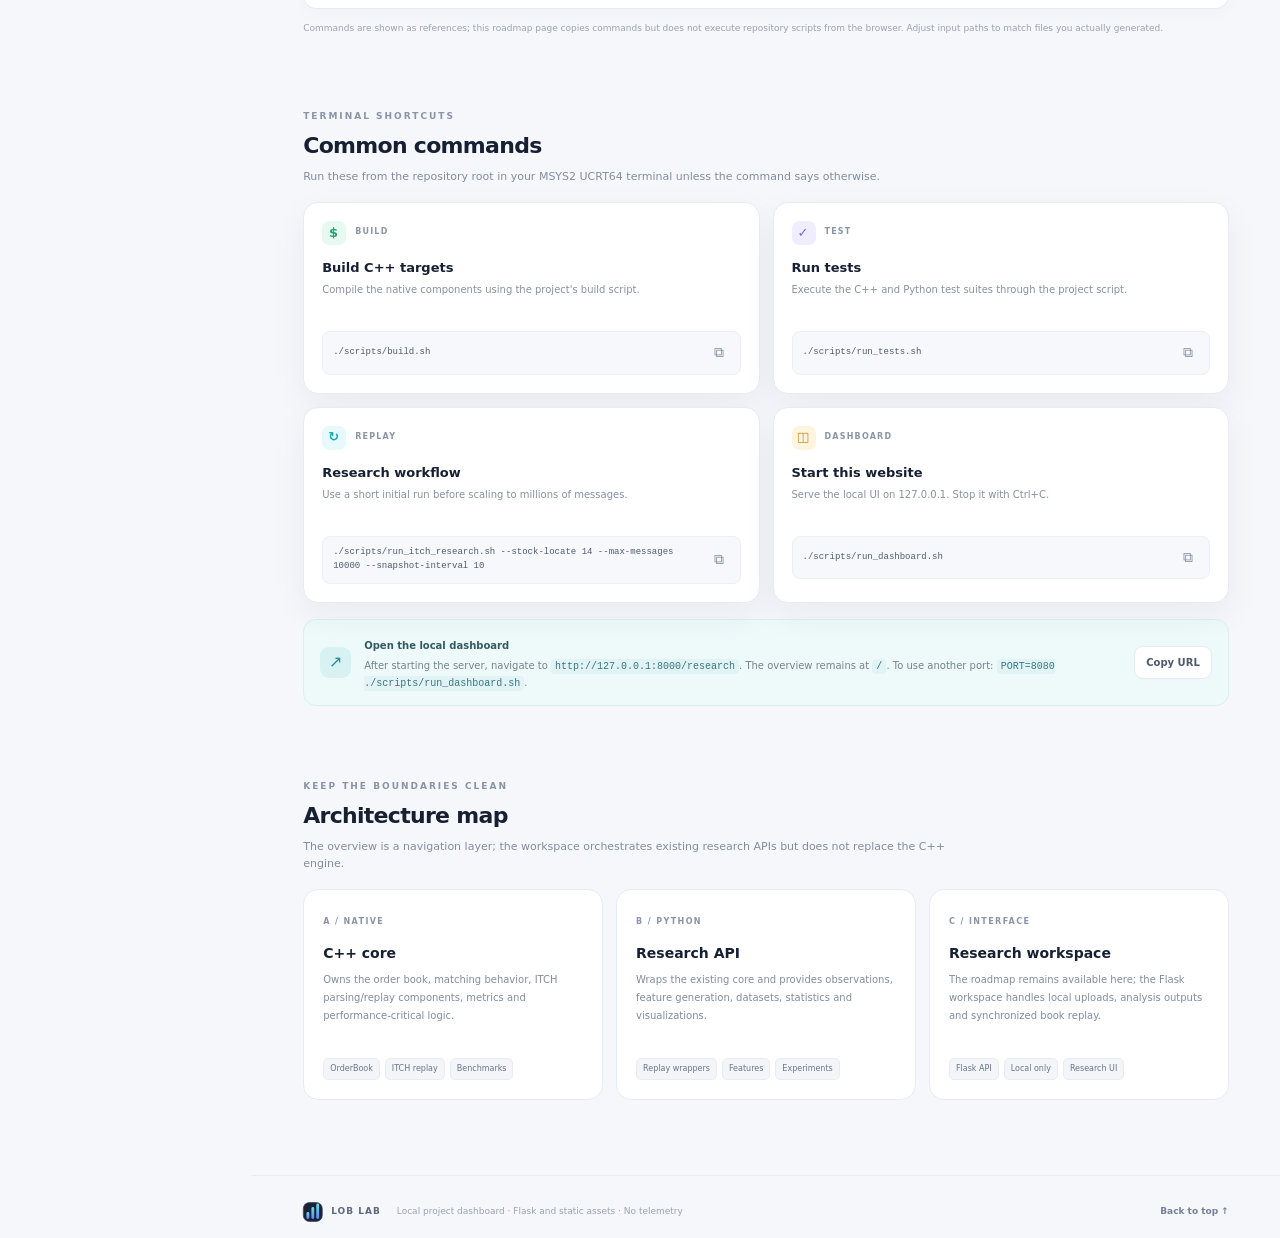
==== commit 0c361e76: "Added Web Research Page" ====
--- a/web/index.html
+++ b/web/index.html
@@ -18,6 +18,7 @@
       <div class="side-label">WORKSPACE</div>
       <nav class="side-nav" aria-label="Main navigation">
         <a class="nav-link active" href="#overview"><span class="nav-icon">◈</span> Overview</a>
+        <a class="nav-link" href="/research"><span class="nav-icon">⌁</span> Research workspace ↗</a>
         <a class="nav-link" href="#roadmap"><span class="nav-icon">▦</span> Completion roadmap</a>
         <a class="nav-link" href="#examples"><span class="nav-icon">⌘</span> Examples</a>
         <a class="nav-link" href="#commands"><span class="nav-icon">›_</span> Commands</a>
@@ -63,8 +64,9 @@
             <h1>Build. Replay.<br /><span>Measure. Research.</span></h1>
             <p class="hero-copy">A single place to navigate the Hybrid Limit Order Book Simulator, track what remains, and launch the workflows from your terminal.</p>
             <div class="hero-actions">
-              <a class="button button-primary" href="#roadmap">View completion roadmap <span>↗</span></a>
-              <button class="button button-secondary" data-copy="./scripts/run_itch_research.sh --stock-locate 14 --snapshot-interval 10">Copy research command <span>⧉</span></button>
+              <a class="button button-primary" href="/research">Open research workspace <span>↗</span></a>
+              <a class="button button-secondary" href="#roadmap">View completion roadmap <span>↗</span></a>
+              <button class="button button-secondary" data-copy="./scripts/run_itch_research.sh --stock-locate 14 --max-messages 10000 --snapshot-interval 10">Copy research command <span>⧉</span></button>
             </div>
           </div>
           <div class="hero-visual" aria-hidden="true">
@@ -74,19 +76,19 @@
           </div>
         </div>
 
-        <div class="notice-strip"><span class="notice-icon">i</span><div><strong>Project-state note</strong><p>This is a local roadmap dashboard, not an automatic repository scanner. Its status reflects the latest project summary and can be updated as you finish tasks.</p></div><button class="text-button" id="dismissNotice" aria-label="Dismiss note">×</button></div>
+        <div class="notice-strip"><span class="notice-icon">i</span><div><strong>Project-state note</strong><p>This page preserves the project roadmap and command reference. Use the Research workspace for local uploads, analysis runs, Matplotlib artifacts and synchronized book replay.</p></div><button class="text-button" id="dismissNotice" aria-label="Dismiss note">×</button></div>
 
         <div class="section-heading"><div><div class="eyebrow">AT A GLANCE</div><h2>Project snapshot</h2></div><span class="section-meta">Based on latest project status</span></div>
         <div class="stats-grid">
           <article class="stat-card"><div class="stat-top"><span class="stat-icon cyan">⌘</span><span class="mini-status done">IMPLEMENTED</span></div><strong class="stat-number">C++ core</strong><p>Order book, matching, simulator and ITCH replay pipeline.</p><div class="stat-foot"><span class="foot-dot green"></span> Preserve and regression-test</div></article>
-          <article class="stat-card"><div class="stat-top"><span class="stat-icon purple">◉</span><span class="mini-status active">IN PROGRESS</span></div><strong class="stat-number">Python research</strong><p>Replay workflow, diagnostics and plots are already underway.</p><div class="stat-foot"><span class="foot-dot purple-dot"></span> Modularize and verify</div></article>
+          <article class="stat-card"><div class="stat-top"><span class="stat-icon purple">◉</span><span class="mini-status done">CHAPTER 12 COMPLETE</span></div><strong class="stat-number">Python research</strong><p>Historical replay wrappers, observations, datasets, features and plots.</p><div class="stat-foot"><span class="foot-dot green"></span> Reuse existing APIs</div></article>
           <article class="stat-card"><div class="stat-top"><span class="stat-icon amber">✓</span><span class="mini-status todo">FINAL CHECKS</span></div><strong class="stat-number">Validation</strong><p>End-to-end correctness, deterministic outputs and data checks.</p><div class="stat-foot"><span class="foot-dot amber-dot"></span> Sign-off required</div></article>
-          <article class="stat-card"><div class="stat-top"><span class="stat-icon coral">↗</span><span class="mini-status todo">NEXT STAGE</span></div><strong class="stat-number">Empirical research</strong><p>Use the finished pipeline to test research hypotheses.</p><div class="stat-foot"><span class="foot-dot coral-dot"></span> After infrastructure</div></article>
+          <article class="stat-card"><div class="stat-top"><span class="stat-icon coral">↗</span><span class="mini-status todo">NEXT STAGE</span></div><strong class="stat-number">Local dashboard</strong><p>Connect replay, diagnostics, plots and synchronized book views in one workspace.</p><div class="stat-foot"><span class="foot-dot coral-dot"></span> Chapter 13 · Active software chapter</div></article>
         </div>
 
         <div class="section-heading pipeline-heading"><div><div class="eyebrow">DATA FLOW</div><h2>From raw messages to research</h2></div><span class="section-meta">Target architecture</span></div>
         <div class="pipeline-card">
-          <div class="pipeline-step"><span class="step-index">01</span><div class="step-icon">▤</div><strong>ITCH data</strong><small>Binary stream</small></div><span class="pipeline-arrow">→</span>
+          <div class="pipeline-step"><span class="step-index">01</span><div class="step-icon">▤</div><strong>ITCH data</strong><small>ITCH feed</small></div><span class="pipeline-arrow">→</span>
           <div class="pipeline-step"><span class="step-index">02</span><div class="step-icon">⚙</div><strong>C++ replay</strong><small>Existing core</small></div><span class="pipeline-arrow">→</span>
           <div class="pipeline-step"><span class="step-index">03</span><div class="step-icon">▥</div><strong>Observations</strong><small>Book snapshots</small></div><span class="pipeline-arrow">→</span>
           <div class="pipeline-step"><span class="step-index">04</span><div class="step-icon">⌁</div><strong>Features</strong><small>Microstructure</small></div><span class="pipeline-arrow">→</span>
@@ -96,51 +98,49 @@
       </section>
 
       <section class="page-section" id="roadmap">
-        <div class="section-heading"><div><div class="eyebrow">REMAINING WORK</div><h2>Completion roadmap</h2><p class="section-description">Tick items when they are genuinely complete. Progress is saved in this browser on this computer.</p></div><button class="button button-secondary button-small" id="resetProgress">Reset checklist</button></div>
-        <div class="progress-overview"><div class="progress-copy"><strong><span id="completedCount">0</span> of <span id="totalCount">0</span> tasks checked</strong><span id="progressLabel">Start by finishing the current workflow transition.</span></div><div class="progress-track"><span id="progressFill"></span></div><strong class="progress-percent" id="progressPercent">0%</strong></div>
+        <div class="section-heading"><div><div class="eyebrow">ACTIVE SOFTWARE WORK</div><h2>Chapter 13 · Local research dashboard</h2><p class="section-description">Chapters 1–12 are treated as established. Track only dashboard integration, verification and release tasks here.</p></div><button class="button button-secondary button-small" id="resetProgress">Reset checklist</button></div>
+        <div class="progress-overview"><div class="progress-copy"><strong><span id="completedCount">0</span> of <span id="totalCount">0</span> tasks checked</strong><span id="progressLabel">Verify the Flask integration against the real UCRT64 checkout.</span></div><div class="progress-track"><span id="progressFill"></span></div><strong class="progress-percent" id="progressPercent">0%</strong></div>
         <div class="roadmap-grid" id="roadmapGrid">
-          <article class="roadmap-card" data-phase="workflow"><div class="roadmap-card-head"><span class="phase-number">01</span><span class="phase-state state-active">DO FIRST</span></div><h3>Finish the current workflow</h3><p>Stabilize the example entry point and result-folder behavior.</p><div class="task-list">
-            <label class="task"><input type="checkbox" data-task="workflow-entry"><span><strong>Move the runnable workflow to examples/</strong><small>Remove test-runner logic from the application entry point.</small></span></label>
-            <label class="task"><input type="checkbox" data-task="workflow-paths"><span><strong>Fix project root and output paths</strong><small>Verify default output names and explicit --output-dir overrides.</small></span></label>
-            <label class="task"><input type="checkbox" data-task="workflow-scripts"><span><strong>Update launcher scripts</strong><small>Check run_itch_research.sh and list_stocks.sh references.</small></span></label>
-            <label class="task"><input type="checkbox" data-task="workflow-run"><span><strong>Run and inspect a real workflow</strong><small>Check JSON diagnostics, plots, message counts and output location.</small></span></label>
+          <article class="roadmap-card" data-phase="backend"><div class="roadmap-card-head"><span class="phase-number">01</span><span class="phase-state state-active">INTEGRATE</span></div><h3>Flask and input pipeline</h3><p>Connect the local frontend to the existing research API without duplicating engine logic.</p><div class="task-list">
+            <label class="task"><input type="checkbox" data-task="dashboard-launch"><span><strong>Run the Flask workspace from the existing launcher</strong><small>Keep the overview page and default bind address at 127.0.0.1.</small></span></label>
+            <label class="task"><input type="checkbox" data-task="dashboard-upload"><span><strong>Validate uploads and replay parameters</strong><small>Exercise valid/invalid CSV, .txt, .gz, file-size and parameter boundaries.</small></span></label>
+            <label class="task"><input type="checkbox" data-task="dashboard-jobs"><span><strong>Verify run IDs, status polling and metadata persistence</strong><small>Failed jobs must expose errors and never look completed.</small></span></label>
+            <label class="task"><input type="checkbox" data-task="dashboard-workflow"><span><strong>Run the existing ITCH workflow on a real sample</strong><small>Confirm the UCRT64 Python imports the existing lob_cpp.pyd.</small></span></label>
           </div></article>
-          <article class="roadmap-card" data-phase="python"><div class="roadmap-card-head"><span class="phase-number">02</span><span class="phase-state state-active">DEVELOP</span></div><h3>Complete Python research APIs</h3><p>Extract reusable functionality; do not rewrite features already implemented.</p><div class="task-list">
-            <label class="task"><input type="checkbox" data-task="python-replay"><span><strong>Historical replay API</strong><small>Stable wrapper over the existing C++ ITCH replay.</small></span></label>
-            <label class="task"><input type="checkbox" data-task="python-observations"><span><strong>Observation extraction</strong><small>Consistent timestamps, quote fields and order-book depth.</small></span></label>
-            <label class="task"><input type="checkbox" data-task="python-features"><span><strong>Reusable microstructure features</strong><small>Spread, imbalance, microprice and carefully defined returns.</small></span></label>
-            <label class="task"><input type="checkbox" data-task="python-datasets"><span><strong>Dataset and experiment APIs</strong><small>Stable schemas, metadata and reproducible output.</small></span></label>
-            <label class="task"><input type="checkbox" data-task="python-stats"><span><strong>Reusable stats and plotting functions</strong><small>Separate analysis logic from the all-in-one workflow.</small></span></label>
+          <article class="roadmap-card" data-phase="plots"><div class="roadmap-card-head"><span class="phase-number">02</span><span class="phase-state state-active">PRESERVE</span></div><h3>Analysis artifacts</h3><p>Show the workflow's actual figures and diagnostics under the run that generated them.</p><div class="task-list">
+            <label class="task"><input type="checkbox" data-task="dashboard-gallery"><span><strong>Confirm all Matplotlib plots appear in the gallery</strong><small>Filter by category and open figures at full size.</small></span></label>
+            <label class="task"><input type="checkbox" data-task="dashboard-artifacts"><span><strong>Inspect JSON diagnostics and run metadata</strong><small>Verify artifact URLs remain inside the selected run's output directory.</small></span></label>
+            <label class="task"><input type="checkbox" data-task="dashboard-association"><span><strong>Check run-to-output association</strong><small>Two separate runs must never share or cross-link plots and replay records.</small></span></label>
+            <label class="task"><input type="checkbox" data-task="dashboard-empty-gallery"><span><strong>Test absent and malformed plot outputs</strong><small>Missing figures should produce an honest empty state, not fake plots.</small></span></label>
           </div></article>
-          <article class="roadmap-card" data-phase="quality"><div class="roadmap-card-head"><span class="phase-number">03</span><span class="phase-state state-todo">VERIFY</span></div><h3>System-wide correctness</h3><p>Prove that outputs are valid, stable and reproducible.</p><div class="task-list">
-            <label class="task"><input type="checkbox" data-task="quality-tests"><span><strong>Run all C++ and Python tests</strong><small>Confirm test discovery and report the actual outcome.</small></span></label>
-            <label class="task"><input type="checkbox" data-task="quality-fixtures"><span><strong>Add known-answer replay fixtures</strong><small>Verify snapshots and features against hand-computed values.</small></span></label>
-            <label class="task"><input type="checkbox" data-task="quality-edgecases"><span><strong>Test input and parameter edge cases</strong><small>Compressed files, empty input, incomplete records and invalid arguments.</small></span></label>
-            <label class="task"><input type="checkbox" data-task="quality-determinism"><span><strong>Check deterministic end-to-end output</strong><small>Same input and configuration should reproduce comparable results.</small></span></label>
-            <label class="task"><input type="checkbox" data-task="quality-leakage"><span><strong>Check feature timing and leakage</strong><small>Forecast features use no information from the future.</small></span></label>
+          <article class="roadmap-card" data-phase="replay"><div class="roadmap-card-head"><span class="phase-number">03</span><span class="phase-state state-active">VERIFY</span></div><h3>Order-book replay views</h3><p>All market values must come from actual reconstructed states or uploaded observations.</p><div class="task-list">
+            <label class="task"><input type="checkbox" data-task="dashboard-depth"><span><strong>Verify depth chart and ladder against known book states</strong><small>Check best quotes, per-level quantities and cumulative depth.</small></span></label>
+            <label class="task"><input type="checkbox" data-task="dashboard-heatmap"><span><strong>Verify heatmap missing-versus-zero semantics</strong><small>Truncated or unavailable levels must not be rendered as observed zero.</small></span></label>
+            <label class="task"><input type="checkbox" data-task="dashboard-sync"><span><strong>Test synchronized play, pause, reset, step and scrub</strong><small>Depth, ladder, metrics and heatmap cursor share the same selected snapshot.</small></span></label>
+            <label class="task"><input type="checkbox" data-task="dashboard-empty-book"><span><strong>Test empty and one-sided books</strong><small>The C++ zero quote sentinel must not be shown as a real price.</small></span></label>
           </div></article>
-          <article class="roadmap-card" data-phase="release"><div class="roadmap-card-head"><span class="phase-number">04</span><span class="phase-state state-todo">RELEASE</span></div><h3>Package and document</h3><p>Make setup and reproduction straightforward for another developer.</p><div class="task-list">
-            <label class="task"><input type="checkbox" data-task="release-package"><span><strong>Verify pyproject.toml and package imports</strong><small>Editable install and intended package layout work cleanly.</small></span></label>
-            <label class="task"><input type="checkbox" data-task="release-docs"><span><strong>Finish architecture and data docs</strong><small>Setup, replay, benchmarks, profiling and research usage.</small></span></label>
-            <label class="task"><input type="checkbox" data-task="release-git"><span><strong>Check repository hygiene</strong><small>Raw market data and generated artifacts are handled deliberately.</small></span></label>
-            <label class="task"><input type="checkbox" data-task="release-clean"><span><strong>Reproduce a clean setup</strong><small>Follow documented commands without undocumented local steps.</small></span></label>
+          <article class="roadmap-card" data-phase="release"><div class="roadmap-card-head"><span class="phase-number">04</span><span class="phase-state state-todo">RELEASE</span></div><h3>Regression and repository hygiene</h3><p>Finish only after the application is exercised end-to-end in the project environment.</p><div class="task-list">
+            <label class="task"><input type="checkbox" data-task="dashboard-tests"><span><strong>Pass dashboard service and API tests</strong><small>Include invalid inputs, file limits, unsafe filenames and deterministic replay fixtures.</small></span></label>
+            <label class="task"><input type="checkbox" data-task="dashboard-offline"><span><strong>Confirm offline rendering of all UI assets</strong><small>No external CDN should be needed for the replay charts.</small></span></label>
+            <label class="task"><input type="checkbox" data-task="dashboard-docs"><span><strong>Verify setup instructions from a clean checkout</strong><small>Use the same MSYS2 UCRT64 Python that imports lob_cpp.</small></span></label>
+            <label class="task"><input type="checkbox" data-task="dashboard-git"><span><strong>Review .gitignore and staged files</strong><small>Keep raw feeds, uploaded files, results, .pyd and build products out of Git.</small></span></label>
           </div></article>
         </div>
       </section>
 
       <section class="page-section" id="examples">
-        <div class="section-heading"><div><div class="eyebrow">RUNNABLE DEMONSTRATIONS</div><h2>Examples directory</h2><p class="section-description">Keep demos in examples/ and automated checks in tests/. Planned filenames are marked explicitly.</p></div><span class="count-chip">3 established · 5 proposed</span></div>
+        <div class="section-heading"><div><div class="eyebrow">RUNNABLE DEMONSTRATIONS</div><h2>Examples directory</h2><p class="section-description">The existing example pack covers synthetic simulation, historical replay, extraction, datasets, features and analysis.</p></div><span class="count-chip">8 established</span></div>
         <div class="example-list">
           <article class="example-row"><div class="example-icon icon-cyan">01</div><div class="example-info"><div class="example-title-line"><h3>basic_simulation.py</h3><span class="file-status existing">Established reference</span></div><p>Demonstrate synthetic orders and matching through the simulator.</p><code>python examples/basic_simulation.py</code></div><button class="copy-button" data-copy="python examples/basic_simulation.py" title="Copy command">⧉</button></article>
-          <article class="example-row"><div class="example-icon icon-purple">02</div><div class="example-info"><div class="example-title-line"><h3>historical_replay.py</h3><span class="file-status existing">Established reference</span></div><p>Replay historical ITCH data using the existing C++ replay path.</p><code>python examples/historical_replay.py</code></div><button class="copy-button" data-copy="python examples/historical_replay.py" title="Copy command">⧉</button></article>
-          <article class="example-row"><div class="example-icon icon-amber">03</div><div class="example-info"><div class="example-title-line"><h3>itch_research_workflow.py</h3><span class="file-status existing">Established reference</span></div><p>Run the integrated historical replay, diagnostics, analysis and plotting workflow.</p><code>./scripts/run_itch_research.sh --stock-locate 14 --snapshot-interval 10</code></div><button class="copy-button" data-copy="./scripts/run_itch_research.sh --stock-locate 14 --snapshot-interval 10" title="Copy command">⧉</button></article>
-          <article class="example-row planned-row"><div class="example-icon icon-muted">04</div><div class="example-info"><div class="example-title-line"><h3>inspect_order_book.py</h3><span class="file-status planned">Proposed</span></div><p>Inspect one book state: best bid/ask, spread, midpoint and depth.</p><code>python examples/inspect_order_book.py</code></div><button class="copy-button" data-copy="python examples/inspect_order_book.py" title="Copy command">⧉</button></article>
-          <article class="example-row planned-row"><div class="example-icon icon-muted">05</div><div class="example-info"><div class="example-title-line"><h3>extract_observations.py</h3><span class="file-status planned">Proposed</span></div><p>Extract a consistent sequence of book snapshots from replay.</p><code>python examples/extract_observations.py</code></div><button class="copy-button" data-copy="python examples/extract_observations.py" title="Copy command">⧉</button></article>
-          <article class="example-row planned-row"><div class="example-icon icon-muted">06</div><div class="example-info"><div class="example-title-line"><h3>calculate_features.py</h3><span class="file-status planned">Proposed</span></div><p>Calculate reusable microstructure features from observations.</p><code>python examples/calculate_features.py</code></div><button class="copy-button" data-copy="python examples/calculate_features.py" title="Copy command">⧉</button></article>
-          <article class="example-row planned-row"><div class="example-icon icon-muted">07</div><div class="example-info"><div class="example-title-line"><h3>generate_dataset.py</h3><span class="file-status planned">Proposed</span></div><p>Generate a versioned, reproducible research dataset with metadata.</p><code>python examples/generate_dataset.py</code></div><button class="copy-button" data-copy="python examples/generate_dataset.py" title="Copy command">⧉</button></article>
-          <article class="example-row planned-row"><div class="example-icon icon-muted">08</div><div class="example-info"><div class="example-title-line"><h3>analyze_market_data.py</h3><span class="file-status planned">Proposed</span></div><p>Run summary statistics and visualizations on saved research data.</p><code>python examples/analyze_market_data.py</code></div><button class="copy-button" data-copy="python examples/analyze_market_data.py" title="Copy command">⧉</button></article>
+          <article class="example-row"><div class="example-icon icon-purple">02</div><div class="example-info"><div class="example-title-line"><h3>historical_replay.py</h3><span class="file-status existing">Established reference</span></div><p>Replay historical ITCH data using the existing C++ replay path.</p><code>python examples/historical_replay.py --stock-locate 14 --max-messages 10000 --snapshot-interval 10</code></div><button class="copy-button" data-copy="python examples/historical_replay.py --stock-locate 14 --max-messages 10000 --snapshot-interval 10" title="Copy command">⧉</button></article>
+          <article class="example-row"><div class="example-icon icon-amber">03</div><div class="example-info"><div class="example-title-line"><h3>itch_research_workflow.py</h3><span class="file-status existing">Established reference</span></div><p>Run the integrated historical replay, diagnostics, analysis and plotting workflow.</p><code>./scripts/run_itch_research.sh --stock-locate 14 --max-messages 10000 --snapshot-interval 10</code></div><button class="copy-button" data-copy="./scripts/run_itch_research.sh --stock-locate 14 --max-messages 10000 --snapshot-interval 10" title="Copy command">⧉</button></article>
+          <article class="example-row"><div class="example-icon icon-muted">04</div><div class="example-info"><div class="example-title-line"><h3>inspect_order_book.py</h3><span class="file-status existing">Established reference</span></div><p>Inspect best quotes and displayed levels from the current research API.</p><code>python examples/inspect_order_book.py</code></div><button class="copy-button" data-copy="python examples/inspect_order_book.py" title="Copy command">⧉</button></article>
+          <article class="example-row"><div class="example-icon icon-muted">05</div><div class="example-info"><div class="example-title-line"><h3>extract_observations.py</h3><span class="file-status existing">Established reference</span></div><p>Export book observations from historical replay to CSV.</p><code>python examples/extract_observations.py --stock-locate 14 --max-messages 10000 --snapshot-interval 10</code></div><button class="copy-button" data-copy="python examples/extract_observations.py --stock-locate 14 --max-messages 10000 --snapshot-interval 10" title="Copy command">⧉</button></article>
+          <article class="example-row"><div class="example-icon icon-muted">06</div><div class="example-info"><div class="example-title-line"><h3>calculate_features.py</h3><span class="file-status existing">Established reference</span></div><p>Generate documented features from an observations CSV.</p><code>python examples/calculate_features.py --input results/observations_14_10000.csv</code></div><button class="copy-button" data-copy="python examples/calculate_features.py --input results/observations_14_10000.csv" title="Copy command">⧉</button></article>
+          <article class="example-row"><div class="example-icon icon-muted">07</div><div class="example-info"><div class="example-title-line"><h3>generate_dataset.py</h3><span class="file-status existing">Established reference</span></div><p>Validate and annotate a dataset from a specified input file.</p><code>python examples/generate_dataset.py --input results/observations_14_10000.csv</code></div><button class="copy-button" data-copy="python examples/generate_dataset.py --input results/observations_14_10000.csv" title="Copy command">⧉</button></article>
+          <article class="example-row"><div class="example-icon icon-muted">08</div><div class="example-info"><div class="example-title-line"><h3>analyze_market_data.py</h3><span class="file-status existing">Established reference</span></div><p>Summarize metrics and save diagnostic figures from a feature dataset.</p><code>python examples/analyze_market_data.py --input results/observations_14_10000_features.csv</code></div><button class="copy-button" data-copy="python examples/analyze_market_data.py --input results/observations_14_10000_features.csv" title="Copy command">⧉</button></article>
         </div>
-        <p class="subtle-note">Commands for proposed examples are placeholders until those files and APIs are implemented. This page copies commands; it does not execute repository scripts from the browser.</p>
+        <p class="subtle-note">Commands are shown as references; this roadmap page copies commands but does not execute repository scripts from the browser. Adjust input paths to match files you actually generated.</p>
       </section>
 
       <section class="page-section" id="commands">
@@ -148,22 +148,22 @@
         <div class="command-grid">
           <article class="command-card"><div class="command-card-top"><span class="command-symbol green-symbol">$</span><span>BUILD</span></div><h3>Build C++ targets</h3><p>Compile the native components using the project's build script.</p><div class="command-code"><code>./scripts/build.sh</code><button data-copy="./scripts/build.sh" aria-label="Copy build command">⧉</button></div></article>
           <article class="command-card"><div class="command-card-top"><span class="command-symbol purple-symbol">✓</span><span>TEST</span></div><h3>Run tests</h3><p>Execute the C++ and Python test suites through the project script.</p><div class="command-code"><code>./scripts/run_tests.sh</code><button data-copy="./scripts/run_tests.sh" aria-label="Copy test command">⧉</button></div></article>
-          <article class="command-card"><div class="command-card-top"><span class="command-symbol cyan-symbol">↻</span><span>REPLAY</span></div><h3>Research workflow</h3><p>Use a short initial run before scaling to millions of messages.</p><div class="command-code"><code>./scripts/run_itch_research.sh --stock-locate 14 --snapshot-interval 10</code><button data-copy="./scripts/run_itch_research.sh --stock-locate 14 --snapshot-interval 10" aria-label="Copy research command">⧉</button></div></article>
+          <article class="command-card"><div class="command-card-top"><span class="command-symbol cyan-symbol">↻</span><span>REPLAY</span></div><h3>Research workflow</h3><p>Use a short initial run before scaling to millions of messages.</p><div class="command-code"><code>./scripts/run_itch_research.sh --stock-locate 14 --max-messages 10000 --snapshot-interval 10</code><button data-copy="./scripts/run_itch_research.sh --stock-locate 14 --max-messages 10000 --snapshot-interval 10" aria-label="Copy research command">⧉</button></div></article>
           <article class="command-card"><div class="command-card-top"><span class="command-symbol amber-symbol">◫</span><span>DASHBOARD</span></div><h3>Start this website</h3><p>Serve the local UI on 127.0.0.1. Stop it with Ctrl+C.</p><div class="command-code"><code>./scripts/run_dashboard.sh</code><button data-copy="./scripts/run_dashboard.sh" aria-label="Copy dashboard command">⧉</button></div></article>
         </div>
-        <div class="server-info"><div class="server-icon">↗</div><div><strong>Open the local dashboard</strong><p>After starting the server, navigate to <code>http://127.0.0.1:8000</code>. To use another port: <code>PORT=8080 ./scripts/run_dashboard.sh</code>.</p></div><button class="button button-secondary button-small" data-copy="http://127.0.0.1:8000">Copy URL</button></div>
+        <div class="server-info"><div class="server-icon">↗</div><div><strong>Open the local dashboard</strong><p>After starting the server, navigate to <code>http://127.0.0.1:8000/research</code>. The overview remains at <code>/</code>. To use another port: <code>PORT=8080 ./scripts/run_dashboard.sh</code>.</p></div><button class="button button-secondary button-small" data-copy="http://127.0.0.1:8000/research">Copy URL</button></div>
       </section>
 
       <section class="page-section" id="architecture">
-        <div class="section-heading"><div><div class="eyebrow">KEEP THE BOUNDARIES CLEAN</div><h2>Architecture map</h2><p class="section-description">The website is a navigation and planning layer; it does not replace the engine or research modules.</p></div></div>
+        <div class="section-heading"><div><div class="eyebrow">KEEP THE BOUNDARIES CLEAN</div><h2>Architecture map</h2><p class="section-description">The overview is a navigation layer; the workspace orchestrates existing research APIs but does not replace the C++ engine.</p></div></div>
         <div class="architecture-grid">
           <article class="architecture-card"><span class="arch-index">A / NATIVE</span><h3>C++ core</h3><p>Owns the order book, matching behavior, ITCH parsing/replay components, metrics and performance-critical logic.</p><div class="arch-tags"><span>OrderBook</span><span>ITCH replay</span><span>Benchmarks</span></div></article>
           <article class="architecture-card"><span class="arch-index">B / PYTHON</span><h3>Research API</h3><p>Wraps the existing core and provides observations, feature generation, datasets, statistics and visualizations.</p><div class="arch-tags"><span>Replay wrappers</span><span>Features</span><span>Experiments</span></div></article>
-          <article class="architecture-card"><span class="arch-index">C / INTERFACE</span><h3>Local dashboard</h3><p>Shows the roadmap and command references in your browser. It currently has no backend connection to run or inspect jobs.</p><div class="arch-tags"><span>Static UI</span><span>Local only</span><span>No external deps</span></div></article>
+          <article class="architecture-card"><span class="arch-index">C / INTERFACE</span><h3>Research workspace</h3><p>The roadmap remains available here; the Flask workspace handles local uploads, analysis outputs and synchronized book replay.</p><div class="arch-tags"><span>Flask API</span><span>Local only</span><span>Research UI</span></div></article>
         </div>
       </section>
 
-      <footer class="footer"><div class="footer-brand"><span class="brand-mark small-mark"><span></span><span></span><span></span></span><strong>LOB LAB</strong></div><span>Local project dashboard · Static frontend · No telemetry</span><a href="#overview">Back to top ↑</a></footer>
+      <footer class="footer"><div class="footer-brand"><span class="brand-mark small-mark"><span></span><span></span><span></span></span><strong>LOB LAB</strong></div><span>Local project dashboard · Flask and static assets · No telemetry</span><a href="#overview">Back to top ↑</a></footer>
     </main>
   </div>
   <div class="toast" id="toast" role="status" aria-live="polite">Copied to clipboard</div>
